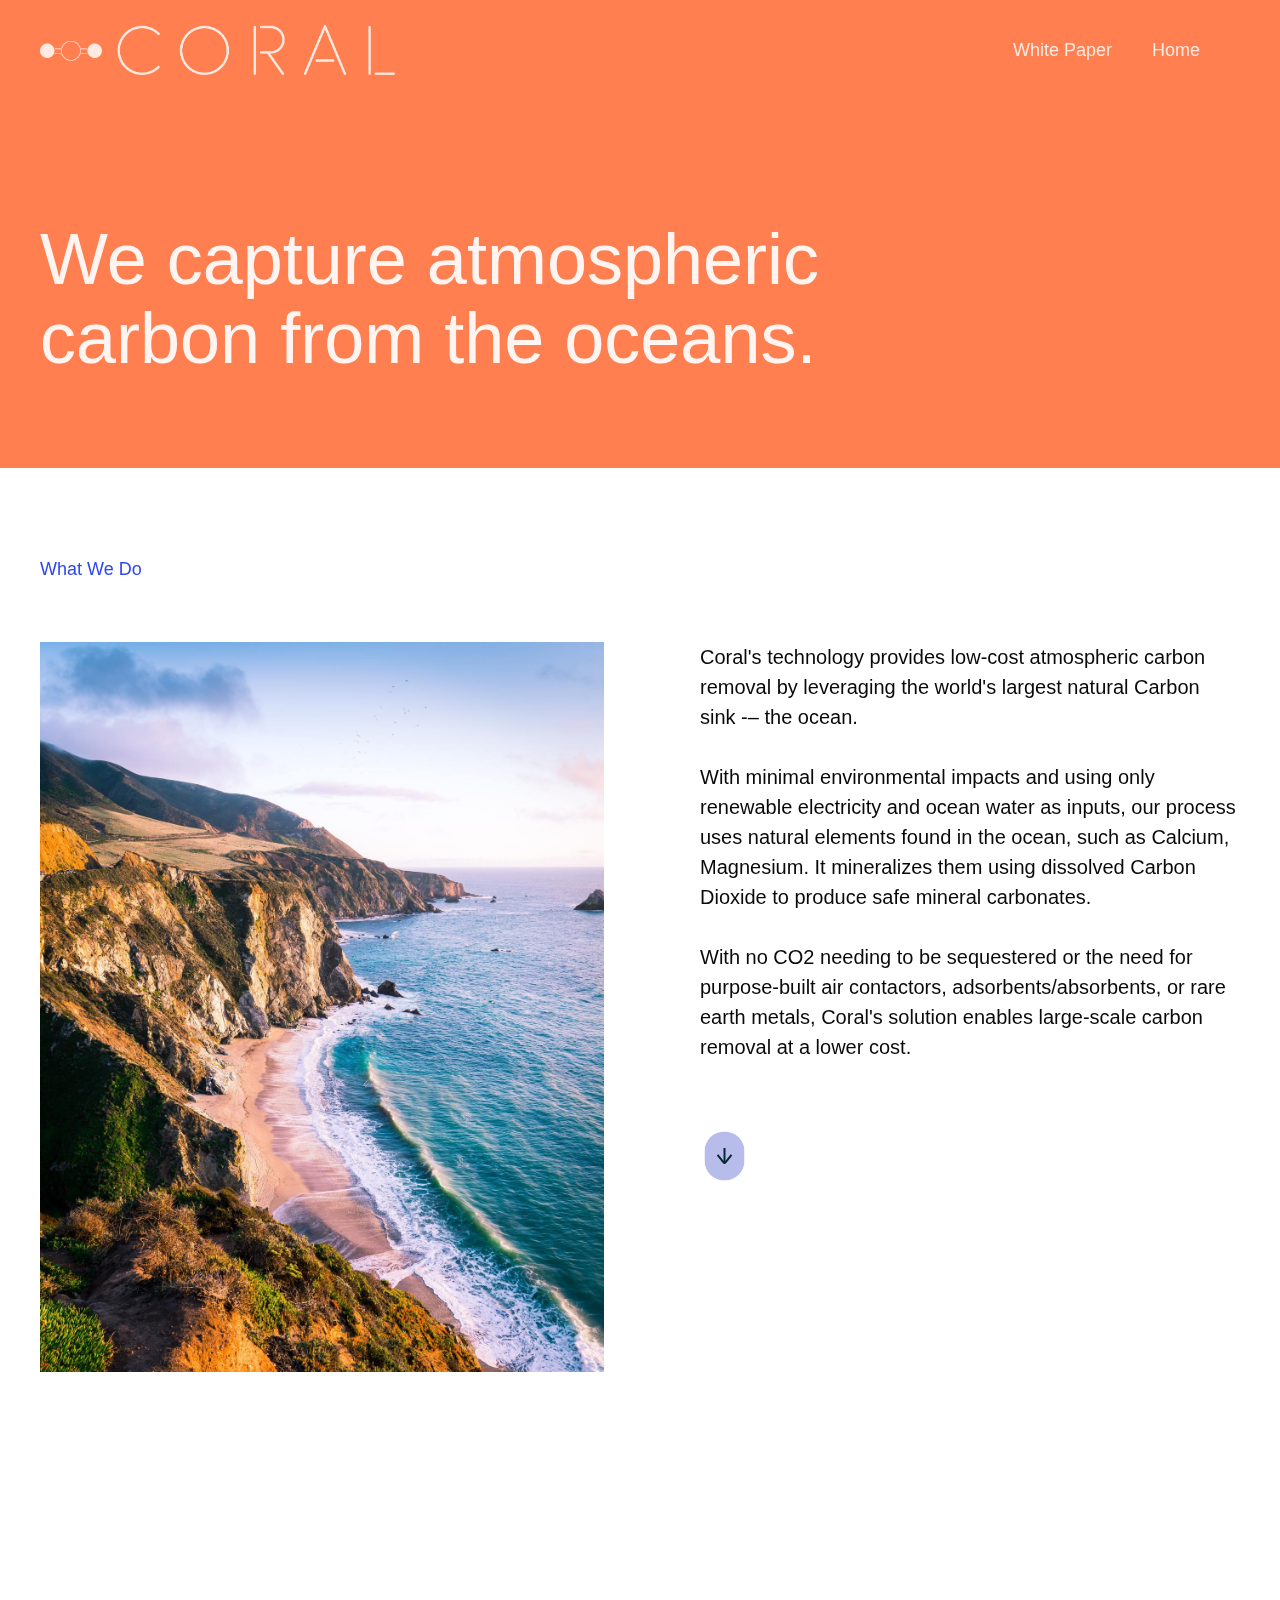
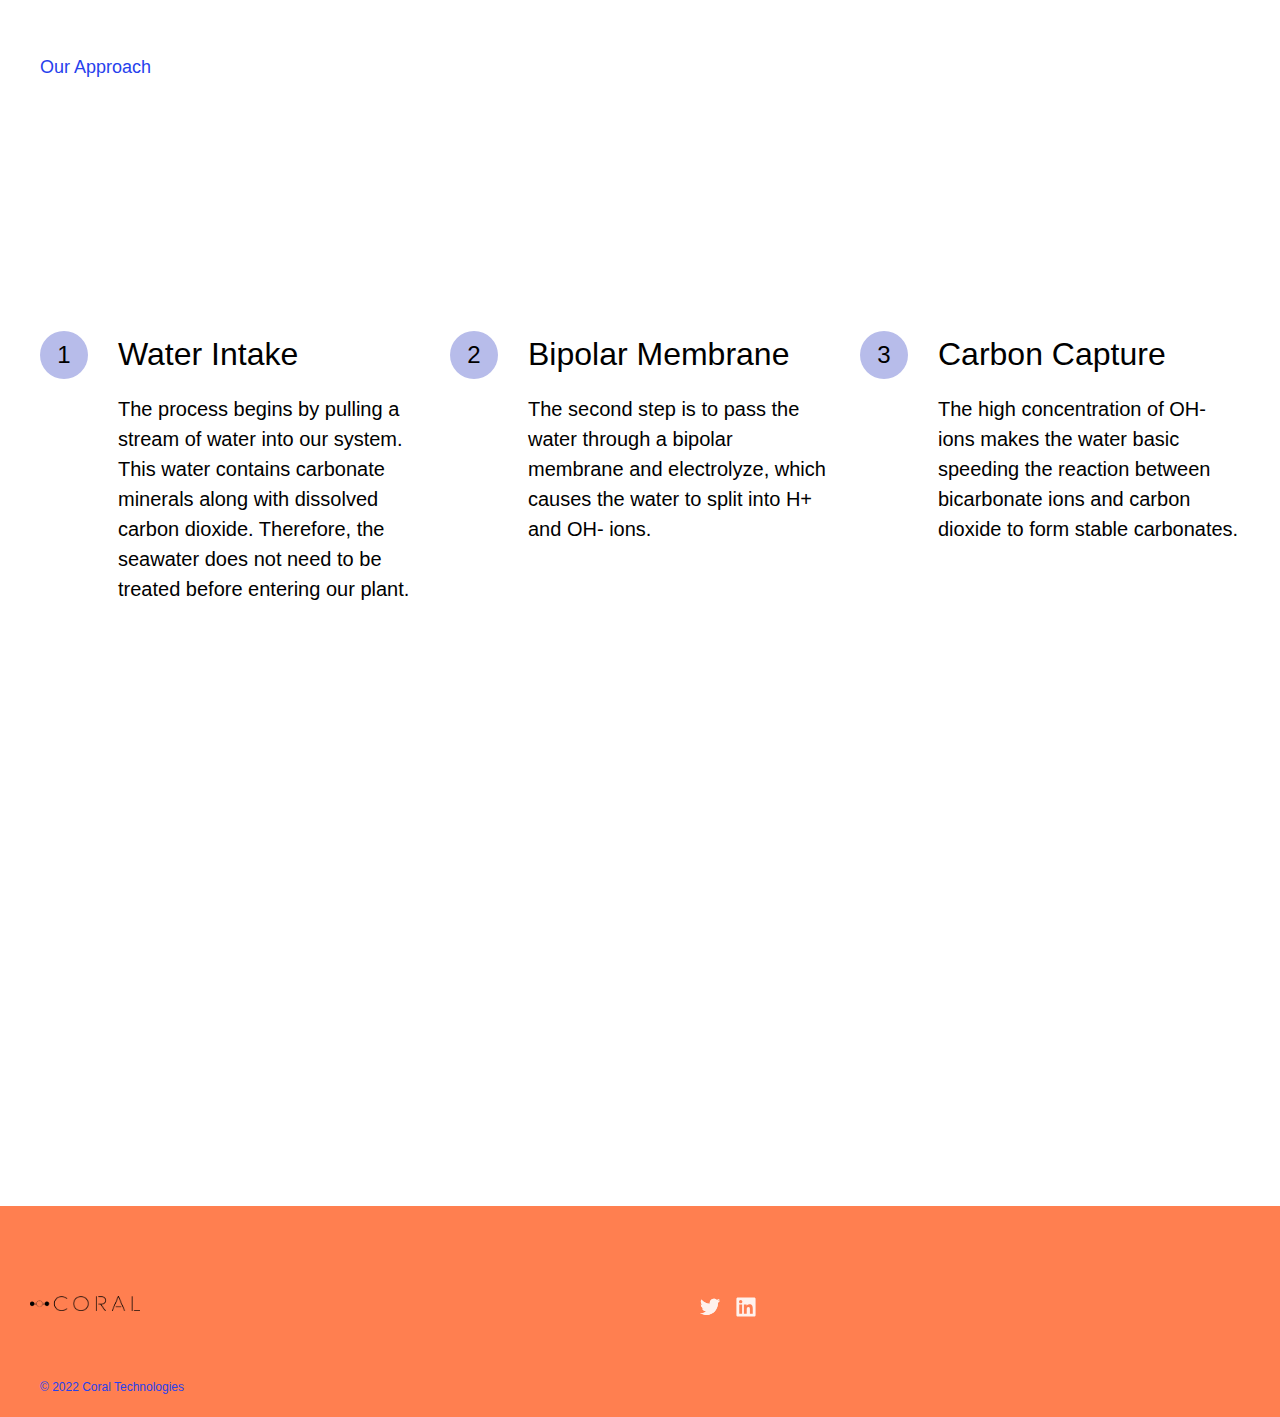
==== method.html @ 6e08435b "adding new method files" ====
<!DOCTYPE html>
<html
  data-wf-domain="www.coralcarbon.com"
  data-wf-page="60add11dee939b807aad6ab5"
  data-wf-site="6041330ff151737fb03fc474"
  class="w-mod-js w-mod-ix wf-manrope-n3-active wf-manrope-n4-active wf-active"
>
  <head>
    <meta http-equiv="Content-Type" content="text/html; charset=UTF-8" />
    <style>
      .wf-force-outline-none[tabindex="-1"]:focus {
        outline: none;
      }
    </style>
    <title>About Us</title>
    <meta
      content="We are building the world&#39;s most cost-effective Direct Air Capture system to build a resilient, equitable, and prosperous world for everyone."
      name="description"
    />
    <meta content="About Us" property="og:title" />
    <meta
      content="We are building the world&#39;s most cost-effective Direct Air Capture system to build a resilient, equitable, and prosperous world for everyone."
      property="og:description"
    />
    <meta content="About Us" property="twitter:title" />
    <meta
      content="We are building the world&#39;s most cost-effective Direct Air Capture system to build a resilient, equitable, and prosperous world for everyone."
      property="twitter:description"
    />
    <meta property="og:type" content="website" />
    <meta content="summary_large_image" name="twitter:card" />
    <meta content="width=device-width, initial-scale=1" name="viewport" />
    <link href="./Coral_files/Coral.css" rel="stylesheet" type="text/css" />
    <script src="./Coral_files/webfont.js" type="text/javascript"></script>
    <link rel="stylesheet" href="./Coral_files/css" media="all" />
    <script type="text/javascript">
      WebFont.load({ google: { families: ["Manrope:300,regular"] } });
    </script>
    <!--[if lt IE 9
      ]><script
        src="https://cdnjs.cloudflare.com/ajax/libs/html5shiv/3.7.3/html5shiv.min.js"
        type="text/javascript"
      ></script
    ><![endif]-->
    <script type="text/javascript">
      !(function (o, c) {
        var n = c.documentElement,
          t = " w-mod-";
        (n.className += t + "js"),
          ("ontouchstart" in o ||
            (o.DocumentTouch && c instanceof DocumentTouch)) &&
            (n.className += t + "touch");
      })(window, document);
    </script>
    <link
      href="https://uploads-ssl.webflow.com/632a70cb13f59c65476fc96a/632cdf39ee76270bcf64d041_favicon.png"
      rel="shortcut icon"
      type="image/x-icon"
    />
    <link
      href="https://uploads-ssl.webflow.com/632a70cb13f59c65476fc96a/632cdf39ee76270bcf64d041_favicon.png"
      rel="apple-touch-icon"
    />
    <style>
      @media all and (max-width: 1230px) and (min-width: 992px) {
        .div-80 {
          width: 100%;
        }
        .imghalf {
          min-height: 670px;
        }
        .container-wide {
          padding: 60px 40px 60px;
        }
        .heading-1 {
          font-size: 100px;
        }
        h3 {
          font-size: 30px;
        }
      }
    </style>
  </head>
  <body
    class="body"
    data-new-gr-c-s-check-loaded="14.1087.0"
    data-gr-ext-installed=""
  >
    <div class="section-15 wf-section">
      <div
        data-collapse="medium"
        data-animation="over-right"
        data-duration="400"
        data-doc-height="1"
        data-easing="ease"
        data-easing2="ease"
        role="banner"
        class="nav w-nav"
        style="opacity: 1"
      >
        <a
          href="www.coralcarbon.com"
          aria-current="page"
          class="brand w-nav-brand w--current"
          aria-label="home"
          ><img
            src="./Coral_files/logo1.png"
            loading="lazy"
            height="50"
            class="logo"
        /></a>
        <div
          data-w-id="c01d3f82-5ce8-5daf-3751-b309b947618e"
          class="menu-button-2 w-nav-button"
          style="-webkit-user-select: text"
          aria-label="menu"
          role="button"
          tabindex="0"
          aria-controls="w-nav-overlay-0"
          aria-haspopup="menu"
          aria-expanded="false"
        >
          <img
            src="./Coral_files/hamburger-close.svg"
            loading="lazy"
            style="display: none"
            alt="Icon for closing the mobile sidebar nav"
            class="ic-close"
          /><img
            src="./Coral_files/hamburger.svg"
            loading="lazy"
            alt="Hamburger icon for sidebar menu."
            class="ic-hamburger"
          />
        </div>
        <nav role="navigation" class="nav-menu w-nav-menu">
          <a
            href="https://coralcarbon.notion.site/A-scalable-direct-ocean-capture-method-based-on-accelerated-alkaline-weathering-of-Calcium-and-Magne-3bfd05aa5f3a46a7af20bfc630a9052a"
            class="nav-link w-nav-link"
            >White Paper</a
          ><a
            href="./index.html"
            aria-current="page"
            class="nav-link w-nav-link"
            >Home</a
          >
        </nav>
        <div class="w-nav-overlay" data-wf-ignore="" id="w-nav-overlay-0"></div>
      </div>
      <div class="container-wide low w-container">
        <div class="div-80">
          <h1 class="heading-1 light small last" style="opacity: 1">
            We capture atmospheric carbon from the oceans.
          </h1>
        </div>
      </div>
    </div>
    <div class="section-6 wf-section">
      <div class="container-wide w-container">
        <h4
          data-w-id="da579b6e-30fb-94ae-8242-0f3dc26b5735"
          style="opacity: 1"
          class="section-title"
        >
          What We Do
        </h4>
        <div class="div-block-3 w-clearfix">
          <img
            src="./Coral_files/bigsur-uns.jpg"
            loading="lazy"
            class="image-10"
          />
          <h2
            data-w-id="1111d3be-0c38-3b6e-7330-c7274997bbee"
            style="opacity: 0"
            class="heading-2 hidden"
          >
            Everyone deserves a fair opportunity to thrive.
          </h2>
          <div
            data-w-id="8d76e456-21bc-e094-524b-8d20b2726545"
            style="opacity: 1"
            class="div-block-6"
          >
            <p class="paragraph-2 small">Monterey, CA<br /></p>
            
          </div>
        </div>
        <div class="div-50 right long w-clearfix">
          <p
            data-w-id="cf4ba819-7e2e-6cc8-1bb6-d2fb99db3379"
            style="opacity: 1"
            class="paragraph-2"
          >
            Coral's technology provides low-cost atmospheric carbon removal by
            leveraging the world's largest natural Carbon sink -– the ocean. <br> <br>
            With minimal environmental impacts and using only renewable
            electricity and ocean water as inputs, our process uses natural
            elements found in the ocean, such as Calcium, Magnesium. It
            mineralizes them using dissolved Carbon Dioxide to produce safe
            mineral carbonates.<br> <br> With no CO2 needing to be sequestered or the
            need for purpose-built air contactors, adsorbents/absorbents, or
            rare earth metals, Coral's solution enables large-scale carbon
            removal at a lower cost.
          </p>
          <div class="div-50">
            <a
              href="#our-approach"
              data-w-id="d8cb6417-d0ee-8a0f-9e47-551eec06e5f4"
              style="opacity: 1; "
              class="text-cta w-inline-block"
              loading="lazy"
              >
              <img
                src="./Coral_files/arrow-sm-dark.svg"
                loading="lazy"
                style="background-color: #b7bcea"
                alt="Arrow right"
                class="arrow-cta down"
            /></a>
          </div>
        </div>
      </div>
    </div>
    <div id= "our-approach" class="section-7 wf-section">
      <div class="container-wide w-container">
        <h4 class="section-title">Our Approach</h4>
        <div class="div-70 w-clearfix">
          <h2
            data-w-id="31922270-0d13-503b-8d6c-1acc00f30f15"
            style="opacity: 1"
            class="heading-2"
          >
            How it works.
          </h2>
        </div>
        <div class="block-list">
          <div
            style="opacity: 1"
            class="div-block-9"
          >
            <div class="circle-highlight w-clearfix">
              <h3 class="heading-3 small center">1</h3>
            </div>
            <div class="blocklist-fix">
              <h3 class="heading-3">Water Intake</h3>
              <p class="paragraph-2">
                The process begins by pulling a stream of water into our system.
                This water contains carbonate minerals along with dissolved
                carbon dioxide. Therefore, the seawater does not need to be
                treated before entering our plant.
              </p>
            </div>
          </div>

          <div
            style="opacity: 1"
            class="div-block-10"
          >
            <div class="circle-highlight w-clearfix">
              <h3 class="heading-3 small center">2</h3>
            </div>
            <div class="blocklist-fix">
              <h3 class="heading-3">Bipolar Membrane</h3>
              <p class="paragraph-2">
                The second step is to pass the water through a bipolar membrane and electrolyze,
                which causes the water to split into H+ and OH- ions.
              </p>
            </div>
          </div>
          <div
            style="opacity: 1"
            class="div-block-11 last"
          >
            <div class="circle-highlight w-clearfix">
              <h3 class="heading-3 small center">3</h3>
            </div>
            <div class="blocklist-fix">
              <h3 class="heading-3">Carbon Capture</h3>
              <p class="paragraph-2">
                The high concentration of OH- ions makes the water basic
                speeding the reaction between bicarbonate ions and carbon
                dioxide to form stable carbonates.
              </p>
            </div>
          </div>
          <div
            id="w-node-_329b35fd-0e95-8558-d926-405397273eb1-7aad6ab5"
            data-w-id="329b35fd-0e95-8558-d926-405397273eb1"
            style="opacity: 1"
            class="div-block-9"
          >
            <div class="circle-highlight w-clearfix">
              <h3 class="heading-3 small center">4</h3>
            </div>
            <div class="blocklist-fix">
              <h3 class="heading-3">Remaining water</h3>
              <p class="paragraph-2">
                The resulting stream is devoid of CO2 and is basic (pH > 8). The basic
                water can be used in desalination plants as an input or
                neutralized with an alkaline acid and released back into the
                ocean to capture more atmospheric carbon.
              </p>
            </div>
          </div>
          <div
            id="w-node-_329b35fd-0e95-8558-d926-405397273eb1-7aad6ab5"
            data-w-id="329b35fd-0e95-8558-d926-405397273eb1"
            style="opacity: 1"
            class="div-block-9"
          >
            <div class="circle-highlight w-clearfix">
              <h3 class="heading-3 small center">5</h3>
            </div>
            <div class="blocklist-fix">
              <h3 class="heading-3">Hydrogen</h3>
              <p class="paragraph-2">
                We capture valuable hydrogen fuel as a secondary byproduct. The
                hydrogen can be used as electricity to run the plant or be sold
                to fuel cell companies to boost the clean fuel economy.
              </p>
            </div>
          </div>
          <div
            id="w-node-_329b35fd-0e95-8558-d926-405397273eb1-7aad6ab5"
            data-w-id="329b35fd-0e95-8558-d926-405397273eb1"
            style="opacity: 1"
            class="div-block-9"
          >
            <div class="circle-highlight w-clearfix">
              <h3 class="heading-3 small center">6</h3>
            </div>
            <div class="blocklist-fix">
              <h3 class="heading-3">Repeat.</h3>
              <p class="paragraph-2">
                Coral's solution enables Gigaton scale Carbon removal at a low
                cost and is scalable to any location with ocean access.
              </p>
            </div>
          </div>
        </div>
      </div>
    </div>
    
    <div class="footer wf-section">
      <div class="container-wide footer w-container">
        <div
          class="div-50 "
        >
          <img
            src="./Coral_files/logo.png"
            width="163"
            alt="Coral logotype"
            class="image-4"
          />
        </div>
        <div
          data-w-id="401fae9b-e6fc-01dc-f05f-22fd1c64a954"
          
          class="div-50 right footer"
        >
          <a
            href="https://twitter.com/gautamtata"
            target="_blank"
            class="w-inline-block"
            ><img
              src="./Coral_files/twitterSocial.svg"

              alt="Twitter icon"
              class="footer social-ic" /></a
          ><a
            href="https://www.linkedin.com/in/gautam-tata-b91b20118/"
            target="_blank"
            class="w-inline-block"
            ><img
              src="./Coral_files/LinkedIn.svg"

              alt="LinkedIn icon"
              class="footer social-ic"
          /></a>
        </div>


        <div class="div-full-width footer w-clearfix">
          <div
            data-w-id="401fae9b-e6fc-01dc-f05f-22fd1c64a977"
            
            class="footercaption"
          >
          © 2022 Coral Technologies
          </div>
      
      </div>
    </div>
    <script
      src="./Coral_files/jquery-3.5.1.min.dc5e7f18c8.js"
      type="text/javascript"
      integrity="sha256-9/aliU8dGd2tb6OSsuzixeV4y/faTqgFtohetphbbj0="
      crossorigin="anonymous"
    ></script>
    <script
      src="./Coral_files/webflow.95af75142.js"
      type="text/javascript"
    ></script>
    <!--[if lte IE 9
      ]><script src="//cdnjs.cloudflare.com/ajax/libs/placeholders/3.0.2/placeholders.min.js"></script
    ><![endif]-->
  </body>
  <grammarly-desktop-integration
    data-grammarly-shadow-root="true"
  ></grammarly-desktop-integration>
</html>
---- Coral_files/Coral.css ----
@keyframes App-logo-spin {
  from {
    transform: rotate(0deg);
  }

  to {
    transform: rotate(360deg);
  }
}

@media all and (max-width: 1230px) and (min-width: 992px) {
  .div-80 {
    width: 100%;
  }

  .imghalf {
    min-height: 670px;
  }

  .container-wide {
    padding: 60px 40px 60px;
  }

  .heading-1 {
    font-size: 100px;
  }

  h3 {
    font-size: 30px;
  }
}

/* Generated on: Tue Aug 09 2022 15:09:41 GMT+0000 (Coordinated Universal Time) */
/* ==========================================================================
   normalize.css v3.0.3 | MIT License | github.com/necolas/normalize.css 
   ========================================================================== */
/*! normalize.css v3.0.3 | MIT License | github.com/necolas/normalize.css */
html {
  -ms-text-size-adjust: 100%;
  -webkit-text-size-adjust: 100%;
}

body {
  margin: 0;
  font-family: Open Sans, sans-serif !important;
}

article,
aside,
details,
figcaption,
figure,
footer,
header,
hgroup,
main,
menu,
nav,
section,
summary {
  display: block
}

audio,
canvas,
progress,
video {
  display: inline-block;
  vertical-align: baseline
}

audio:not([controls]) {
  display: none;
  height: 0
}

[hidden],
template {
  display: none
}

a,li {
  background-color: transparent
}

a,li:active,
a,li:hover {
  outline: 0
}

abbr[title] {
  border-bottom: 1px dotted
}

b,
strong {
  font-weight: bold
}

dfn {
  font-style: italic
}

h1 {
  font-size: 2em;
  margin: .67em 0
}

mark {
  background: #ff0;
  color: #000
}

small {
  font-size: 80%
}

sub,
sup {
  font-size: 75%;
  line-height: 0;
  position: relative;
  vertical-align: baseline
}

sup {
  top: -0.5em
}

sub {
  bottom: -0.25em
}

img {
  border: 0
}

svg:not(:root) {
  overflow: hidden
}

figure {
  margin: 1em 40px
}

hr {
  box-sizing: content-box;
  height: 0
}

pre {
  overflow: auto
}

code,
kbd,
pre,
samp {
  font-family: monospace, monospace;
  font-size: 1em
}

button,
input,
optgroup,
select,
textarea {
  color: inherit;
  font: inherit;
  margin: 0
}

button {
  overflow: visible
}

button,
select {
  text-transform: none
}

button,
html input[type="button"],
input[type="reset"] {
  -webkit-appearance: button;
  cursor: pointer
}

button[disabled],
html input[disabled] {
  cursor: default
}

button::-moz-focus-inner,
input::-moz-focus-inner {
  border: 0;
  padding: 0
}

input {
  line-height: normal
}

input[type='checkbox'],
input[type='radio'] {
  box-sizing: border-box;
  padding: 0
}

input[type='number']::-webkit-inner-spin-button,
input[type='number']::-webkit-outer-spin-button {
  height: auto
}

input[type='search'] {
  -webkit-appearance: none
}

input[type='search']::-webkit-search-cancel-button,
input[type='search']::-webkit-search-decoration {
  -webkit-appearance: none
}

fieldset {
  border: 1px solid #c0c0c0;
  margin: 0 2px;
  padding: .35em .625em .75em
}

legend {
  border: 0;
  padding: 0
}

textarea {
  overflow: auto
}

optgroup {
  font-weight: bold
}

table {
  border-collapse: collapse;
  border-spacing: 0
}

td,
th {
  padding: 0
}

/* ==========================================================================
   Start of base Webflow CSS - If you're looking for some ultra-clean CSS, skip the boilerplate and see the unminified code below.
   ========================================================================== */
@font-face {
  font-family: 'webflow-icons';
  src: url("[data-uri]") format('truetype');
  font-weight: normal;
  font-style: normal
}

[class^="w-icon-"],
[class*=" w-icon-"] {
  font-family: 'webflow-icons' !important;
  speak: none;
  font-style: normal;
  font-weight: normal;
  font-variant: normal;
  text-transform: none;
  line-height: 1;
  -webkit-font-smoothing: antialiased;
  -moz-osx-font-smoothing: grayscale
}

.w-icon-slider-right:before {
  content: "\e600"
}

.w-icon-slider-left:before {
  content: "\e601"
}

.w-icon-nav-menu:before {
  content: "\e602"
}

.w-icon-arrow-down:before,
.w-icon-dropdown-toggle:before {
  content: "\e603"
}

.w-icon-file-upload-remove:before {
  content: "\e900"
}

.w-icon-file-upload-icon:before {
  content: "\e903"
}

* {
  -webkit-box-sizing: border-box;
  -moz-box-sizing: border-box;
  box-sizing: border-box
}

html {
  height: 100%
}

body {
  margin: 0;
  min-height: 100%;
  background-color: #fff;
  font-family: Arial, sans-serif;
  font-size: 14px;
  line-height: 20px;
  color: #333
}

img {
  max-width: 100%;
  vertical-align: middle;
  display: inline-block
}

html.w-mod-touch * {
  background-attachment: scroll !important
}

.w-block {
  display: block
}

.w-inline-block {
  max-width: 100%;
  display: inline-block
}

.w-clearfix:before,
.w-clearfix:after {
  content: " ";
  display: table;
  grid-column-start: 1;
  grid-row-start: 1;
  grid-column-end: 2;
  grid-row-end: 2
}

.w-clearfix:after {
  clear: both
}

.w-hidden {
  display: none
}

.w-button {
  display: inline-block;
  padding: 9px 15px;
  background-color: #3898EC;
  color: white;
  border: 0;
  line-height: inherit;
  text-decoration: none;
  cursor: pointer;
  border-radius: 0
}

input.w-button {
  -webkit-appearance: button
}

html[data-w-dynpage] [data-w-cloak] {
  color: transparent !important
}

.w-webflow-badge,
.w-webflow-badge * {
  position: static;
  left: auto;
  top: auto;
  right: auto;
  bottom: auto;
  z-index: auto;
  display: block;
  visibility: visible;
  overflow: visible;
  overflow-x: visible;
  overflow-y: visible;
  box-sizing: border-box;
  width: auto;
  height: auto;
  max-height: none;
  max-width: none;
  min-height: 0;
  min-width: 0;
  margin: 0;
  padding: 0;
  float: none;
  clear: none;
  border: 0 none transparent;
  border-radius: 0;
  background: none;
  background-image: none;
  background-position: 0% 0%;
  background-size: auto auto;
  background-repeat: repeat;
  background-origin: padding-box;
  background-clip: border-box;
  background-attachment: scroll;
  background-color: transparent;
  box-shadow: none;
  opacity: 1;
  transform: none;
  transition: none;
  direction: ltr;
  font-family: inherit;
  font-weight: inherit;
  color: inherit;
  font-size: inherit;
  line-height: inherit;
  font-style: inherit;
  font-variant: inherit;
  text-align: inherit;
  letter-spacing: inherit;
  text-decoration: inherit;
  text-indent: 0;
  text-transform: inherit;
  list-style-type: disc;
  text-shadow: none;
  font-smoothing: auto;
  vertical-align: baseline;
  cursor: inherit;
  white-space: inherit;
  word-break: normal;
  word-spacing: normal;
  word-wrap: normal
}

.w-webflow-badge {
  position: fixed !important;
  display: inline-block !important;
  visibility: visible !important;
  z-index: 2147483647 !important;
  top: auto !important;
  right: 12px !important;
  bottom: 12px !important;
  left: auto !important;
  color: #AAADB0 !important;
  background-color: #fff !important;
  border-radius: 3px !important;
  padding: 6px 8px 6px 6px !important;
  font-size: 12px !important;
  opacity: 1 !important;
  line-height: 14px !important;
  text-decoration: none !important;
  transform: none !important;
  margin: 0 !important;
  width: auto !important;
  height: auto !important;
  overflow: visible !important;
  white-space: nowrap;
  box-shadow: 0 0 0 1px rgba(0, 0, 0, 0.1), 0 1px 3px rgba(0, 0, 0, 0.1);
  cursor: pointer
}

.w-webflow-badge>img {
  display: inline-block !important;
  visibility: visible !important;
  opacity: 1 !important;
  vertical-align: middle !important
}

h1,
h2,
h3,
h4,
h5,
h6 {
  font-weight: bold;
  margin-bottom: 10px
}

h1 {
  font-size: 38px;
  line-height: 44px;
  margin-top: 20px
}

h2 {
  font-size: 32px;
  line-height: 36px;
  margin-top: 20px
}

h3 {
  font-size: 24px;
  line-height: 30px;
  margin-top: 20px
}

h4 {
  font-size: 18px;
  line-height: 24px;
  margin-top: 10px
}

h5 {
  font-size: 14px;
  line-height: 20px;
  margin-top: 10px
}

h6 {
  font-size: 12px;
  line-height: 18px;
  margin-top: 10px
}

p {
  margin-top: 0;
  margin-bottom: 10px
}

blockquote {
  margin: 0 0 10px 0;
  padding: 10px 20px;
  border-left: 5px solid #E2E2E2;
  font-size: 18px;
  line-height: 22px
}

figure {
  margin: 0;
  margin-bottom: 10px
}

figcaption {
  margin-top: 5px;
  text-align: center
}

ul,
ol {
  margin-top: 0px;
  margin-bottom: 10px;
  padding-left: 40px
}

.w-list-unstyled {
  padding-left: 0;
  list-style: none
}

.w-embed:before,
.w-embed:after {
  content: " ";
  display: table;
  grid-column-start: 1;
  grid-row-start: 1;
  grid-column-end: 2;
  grid-row-end: 2
}

.w-embed:after {
  clear: both
}

.w-video {
  width: 100%;
  position: relative;
  padding: 0
}

.w-video iframe,
.w-video object,
.w-video embed {
  position: absolute;
  top: 0;
  left: 0;
  width: 100%;
  height: 100%;
  border: none
}

fieldset {
  padding: 0;
  margin: 0;
  border: 0
}

button,
[type='button'],
[type='reset'] {
  border: 0;
  cursor: pointer;
  -webkit-appearance: button
}

.w-form {
  margin: 0 0 15px
}

.w-form-done {
  display: none;
  padding: 20px;
  text-align: center;
  background-color: #dddddd
}

.w-form-fail {
  display: none;
  margin-top: 10px;
  padding: 10px;
  background-color: #ffdede
}

label {
  display: block;
  margin-bottom: 5px;
  font-weight: bold
}

.w-input,
.w-select {
  display: block;
  width: 100%;
  height: 38px;
  padding: 8px 12px;
  margin-bottom: 10px;
  font-size: 14px;
  line-height: 1.42857143;
  color: #333333;
  vertical-align: middle;
  background-color: #ffffff;
  border: 1px solid #cccccc
}

.w-input:-moz-placeholder,
.w-select:-moz-placeholder {
  color: #999
}

.w-input::-moz-placeholder,
.w-select::-moz-placeholder {
  color: #999;
  opacity: 1
}

.w-input:-ms-input-placeholder,
.w-select:-ms-input-placeholder {
  color: #999
}

.w-input::-webkit-input-placeholder,
.w-select::-webkit-input-placeholder {
  color: #999
}

.w-input:focus,
.w-select:focus {
  border-color: #3898EC;
  outline: 0
}

.w-input[disabled],
.w-select[disabled],
.w-input[readonly],
.w-select[readonly],
fieldset[disabled] .w-input,
fieldset[disabled] .w-select {
  cursor: not-allowed
}

.w-input[disabled]:not(.w-input-disabled),
.w-select[disabled]:not(.w-input-disabled),
.w-input[readonly],
.w-select[readonly],
fieldset[disabled]:not(.w-input-disabled) .w-input,
fieldset[disabled]:not(.w-input-disabled) .w-select {
  background-color: #eeeeee
}

textarea.w-input,
textarea.w-select {
  height: auto
}

.w-select {
  background-color: #f3f3f3
}

.w-select[multiple] {
  height: auto
}

.w-form-label {
  display: inline-block;
  cursor: pointer;
  font-weight: normal;
  margin-bottom: 0px
}

.w-radio {
  display: block;
  margin-bottom: 5px;
  padding-left: 20px
}

.w-radio:before,
.w-radio:after {
  content: " ";
  display: table;
  grid-column-start: 1;
  grid-row-start: 1;
  grid-column-end: 2;
  grid-row-end: 2
}

.w-radio:after {
  clear: both
}

.w-radio-input {
  margin: 4px 0 0;
  margin-top: 1px \9;
  line-height: normal;
  float: left;
  margin-left: -20px
}

.w-radio-input {
  margin-top: 3px
}

.w-file-upload {
  display: block;
  margin-bottom: 10px
}

.w-file-upload-input {
  width: .1px;
  height: .1px;
  opacity: 0;
  overflow: hidden;
  position: absolute;
  z-index: -100
}

.w-file-upload-default,
.w-file-upload-uploading,
.w-file-upload-success {
  display: inline-block;
  color: #333333
}

.w-file-upload-error {
  display: block;
  margin-top: 10px
}

.w-file-upload-default.w-hidden,
.w-file-upload-uploading.w-hidden,
.w-file-upload-error.w-hidden,
.w-file-upload-success.w-hidden {
  display: none
}

.w-file-upload-uploading-btn {
  display: flex;
  font-size: 14px;
  font-weight: normal;
  cursor: pointer;
  margin: 0;
  padding: 8px 12px;
  border: 1px solid #cccccc;
  background-color: #fafafa
}

.w-file-upload-file {
  display: flex;
  flex-grow: 1;
  justify-content: space-between;
  margin: 0;
  padding: 8px 9px 8px 11px;
  border: 1px solid #cccccc;
  background-color: #fafafa
}

.w-file-upload-file-name {
  font-size: 14px;
  font-weight: normal;
  display: block
}

.w-file-remove-link {
  margin-top: 3px;
  margin-left: 10px;
  width: auto;
  height: auto;
  padding: 3px;
  display: block;
  cursor: pointer
}

.w-icon-file-upload-remove {
  margin: auto;
  font-size: 10px
}

.w-file-upload-error-msg {
  display: inline-block;
  color: #ea384c;
  padding: 2px 0
}

.w-file-upload-info {
  display: inline-block;
  line-height: 38px;
  padding: 0 12px
}

.w-file-upload-label {
  display: inline-block;
  font-size: 14px;
  font-weight: normal;
  cursor: pointer;
  margin: 0;
  padding: 8px 12px;
  border: 1px solid #cccccc;
  background-color: #fafafa
}

.w-icon-file-upload-icon,
.w-icon-file-upload-uploading {
  display: inline-block;
  margin-right: 8px;
  width: 20px
}

.w-icon-file-upload-uploading {
  height: 20px
}

.w-container {
  margin-left: auto;
  margin-right: auto;
  max-width: 940px
}

.w-container:before,
.w-container:after {
  content: " ";
  display: table;
  grid-column-start: 1;
  grid-row-start: 1;
  grid-column-end: 2;
  grid-row-end: 2
}

.w-container:after {
  clear: both
}

.w-container .w-row {
  margin-left: -10px;
  margin-right: -10px
}

.w-row:before,
.w-row:after {
  content: " ";
  display: table;
  grid-column-start: 1;
  grid-row-start: 1;
  grid-column-end: 2;
  grid-row-end: 2
}

.w-row:after {
  clear: both
}

.w-row .w-row {
  margin-left: 0;
  margin-right: 0
}

.w-col {
  position: relative;
  float: left;
  width: 100%;
  min-height: 1px;
  padding-left: 10px;
  padding-right: 10px
}

.w-col .w-col {
  padding-left: 0;
  padding-right: 0
}

.w-col-1 {
  width: 8.33333333%
}

.w-col-2 {
  width: 16.66666667%
}

.w-col-3 {
  width: 25%
}

.w-col-4 {
  width: 33.33333333%
}

.w-col-5 {
  width: 41.66666667%
}

.w-col-6 {
  width: 50%
}

.w-col-7 {
  width: 58.33333333%
}

.w-col-8 {
  width: 66.66666667%
}

.w-col-9 {
  width: 75%
}

.w-col-10 {
  width: 83.33333333%
}

.w-col-11 {
  width: 91.66666667%
}

.w-col-12 {
  width: 100%
}

.w-hidden-main {
  display: none !important
}

@media screen and (max-width:991px) {
  .w-container {
    max-width: 728px
  }

  .w-hidden-main {
    display: inherit !important
  }

  .w-hidden-medium {
    display: none !important
  }

  .w-col-medium-1 {
    width: 8.33333333%
  }

  .w-col-medium-2 {
    width: 16.66666667%
  }

  .w-col-medium-3 {
    width: 25%
  }

  .w-col-medium-4 {
    width: 33.33333333%
  }

  .w-col-medium-5 {
    width: 41.66666667%
  }

  .w-col-medium-6 {
    width: 50%
  }

  .w-col-medium-7 {
    width: 58.33333333%
  }

  .w-col-medium-8 {
    width: 66.66666667%
  }

  .w-col-medium-9 {
    width: 75%
  }

  .w-col-medium-10 {
    width: 83.33333333%
  }

  .w-col-medium-11 {
    width: 91.66666667%
  }

  .w-col-medium-12 {
    width: 100%
  }

  .w-col-stack {
    width: 100%;
    left: auto;
    right: auto
  }
}

@media screen and (max-width:767px) {
  .w-hidden-main {
    display: inherit !important
  }

  .w-hidden-medium {
    display: inherit !important
  }

  .w-hidden-small {
    display: none !important
  }

  .w-row,
  .w-container .w-row {
    margin-left: 0;
    margin-right: 0
  }

  .w-col {
    width: 100%;
    left: auto;
    right: auto
  }

  .w-col-small-1 {
    width: 8.33333333%
  }

  .w-col-small-2 {
    width: 16.66666667%
  }

  .w-col-small-3 {
    width: 25%
  }

  .w-col-small-4 {
    width: 33.33333333%
  }

  .w-col-small-5 {
    width: 41.66666667%
  }

  .w-col-small-6 {
    width: 50%
  }

  .w-col-small-7 {
    width: 58.33333333%
  }

  .w-col-small-8 {
    width: 66.66666667%
  }

  .w-col-small-9 {
    width: 75%
  }

  .w-col-small-10 {
    width: 83.33333333%
  }

  .w-col-small-11 {
    width: 91.66666667%
  }

  .w-col-small-12 {
    width: 100%
  }
}

@media screen and (max-width:479px) {
  .w-container {
    max-width: none
  }

  .w-hidden-main {
    display: inherit !important
  }

  .w-hidden-medium {
    display: inherit !important
  }

  .w-hidden-small {
    display: inherit !important
  }

  .w-hidden-tiny {
    display: none !important
  }

  .w-col {
    width: 100%
  }

  .w-col-tiny-1 {
    width: 8.33333333%
  }

  .w-col-tiny-2 {
    width: 16.66666667%
  }

  .w-col-tiny-3 {
    width: 25%
  }

  .w-col-tiny-4 {
    width: 33.33333333%
  }

  .w-col-tiny-5 {
    width: 41.66666667%
  }

  .w-col-tiny-6 {
    width: 50%
  }

  .w-col-tiny-7 {
    width: 58.33333333%
  }

  .w-col-tiny-8 {
    width: 66.66666667%
  }

  .w-col-tiny-9 {
    width: 75%
  }

  .w-col-tiny-10 {
    width: 83.33333333%
  }

  .w-col-tiny-11 {
    width: 91.66666667%
  }

  .w-col-tiny-12 {
    width: 100%
  }
}

.w-widget {
  position: relative
}

.w-widget-map {
  width: 100%;
  height: 400px
}

.w-widget-map label {
  width: auto;
  display: inline
}

.w-widget-map img {
  max-width: inherit
}

.w-widget-map .gm-style-iw {
  text-align: center
}

.w-widget-map .gm-style-iw>button {
  display: none !important
}

.w-widget-twitter {
  overflow: hidden
}

.w-widget-twitter-count-shim {
  display: inline-block;
  vertical-align: top;
  position: relative;
  width: 28px;
  height: 20px;
  text-align: center;
  background: white;
  border: #758696 solid 1px;
  border-radius: 3px
}

.w-widget-twitter-count-shim * {
  pointer-events: none;
  -webkit-user-select: none;
  -moz-user-select: none;
  -ms-user-select: none;
  user-select: none
}

.w-widget-twitter-count-shim .w-widget-twitter-count-inner {
  position: relative;
  font-size: 15px;
  line-height: 12px;
  text-align: center;
  color: #999;
  font-family: serif
}

.w-widget-twitter-count-shim .w-widget-twitter-count-clear {
  position: relative;
  display: block
}

.w-widget-twitter-count-shim.w--large {
  width: 36px;
  height: 28px
}

.w-widget-twitter-count-shim.w--large .w-widget-twitter-count-inner {
  font-size: 18px;
  line-height: 18px
}

.w-widget-twitter-count-shim:not(.w--vertical) {
  margin-left: 5px;
  margin-right: 8px
}

.w-widget-twitter-count-shim:not(.w--vertical).w--large {
  margin-left: 6px
}

.w-widget-twitter-count-shim:not(.w--vertical):before,
.w-widget-twitter-count-shim:not(.w--vertical):after {
  top: 50%;
  left: 0;
  border: solid transparent;
  content: ' ';
  height: 0;
  width: 0;
  position: absolute;
  pointer-events: none
}

.w-widget-twitter-count-shim:not(.w--vertical):before {
  border-color: rgba(117, 134, 150, 0);
  border-right-color: #5d6c7b;
  border-width: 4px;
  margin-left: -9px;
  margin-top: -4px
}

.w-widget-twitter-count-shim:not(.w--vertical).w--large:before {
  border-width: 5px;
  margin-left: -10px;
  margin-top: -5px
}

.w-widget-twitter-count-shim:not(.w--vertical):after {
  border-color: rgba(255, 255, 255, 0);
  border-right-color: white;
  border-width: 4px;
  margin-left: -8px;
  margin-top: -4px
}

.w-widget-twitter-count-shim:not(.w--vertical).w--large:after {
  border-width: 5px;
  margin-left: -9px;
  margin-top: -5px
}

.w-widget-twitter-count-shim.w--vertical {
  width: 61px;
  height: 33px;
  margin-bottom: 8px
}

.w-widget-twitter-count-shim.w--vertical:before,
.w-widget-twitter-count-shim.w--vertical:after {
  top: 100%;
  left: 50%;
  border: solid transparent;
  content: ' ';
  height: 0;
  width: 0;
  position: absolute;
  pointer-events: none
}

.w-widget-twitter-count-shim.w--vertical:before {
  border-color: rgba(117, 134, 150, 0);
  border-top-color: #5d6c7b;
  border-width: 5px;
  margin-left: -5px
}

.w-widget-twitter-count-shim.w--vertical:after {
  border-color: rgba(255, 255, 255, 0);
  border-top-color: white;
  border-width: 4px;
  margin-left: -4px
}

.w-widget-twitter-count-shim.w--vertical .w-widget-twitter-count-inner {
  font-size: 18px;
  line-height: 22px
}

.w-widget-twitter-count-shim.w--vertical.w--large {
  width: 76px
}

.w-background-video {
  position: relative;
  overflow: hidden;
  height: 500px;
  color: white
}

.w-background-video>video {
  background-size: cover;
  background-position: 50% 50%;
  position: absolute;
  margin: auto;
  width: 100%;
  height: 100%;
  right: -100%;
  bottom: -100%;
  top: -100%;
  left: -100%;
  object-fit: cover;
  z-index: -100
}

.w-background-video>video::-webkit-media-controls-start-playback-button {
  display: none !important;
  -webkit-appearance: none
}

.w-background-video--control {
  position: absolute;
  bottom: 1em;
  right: 1em;
  background-color: transparent;
  padding: 0
}

.w-background-video--control>[hidden] {
  display: none !important
}

.w-slider {
  position: relative;
  height: 300px;
  text-align: center;
  background: #dddddd;
  clear: both;
  -webkit-tap-highlight-color: rgba(0, 0, 0, 0);
  tap-highlight-color: rgba(0, 0, 0, 0)
}

.w-slider-mask {
  position: relative;
  display: block;
  overflow: hidden;
  z-index: 1;
  left: 0;
  right: 0;
  height: 100%;
  white-space: nowrap
}

.w-slide {
  position: relative;
  display: inline-block;
  vertical-align: top;
  width: 100%;
  height: 100%;
  white-space: normal;
  text-align: left
}

.w-slider-nav {
  position: absolute;
  z-index: 2;
  top: auto;
  right: 0;
  bottom: 0;
  left: 0;
  margin: auto;
  padding-top: 10px;
  height: 40px;
  text-align: center;
  -webkit-tap-highlight-color: rgba(0, 0, 0, 0);
  tap-highlight-color: rgba(0, 0, 0, 0)
}

.w-slider-nav.w-round>div {
  border-radius: 100%
}

.w-slider-nav.w-num>div {
  width: auto;
  height: auto;
  padding: .2em .5em;
  font-size: inherit;
  line-height: inherit
}

.w-slider-nav.w-shadow>div {
  box-shadow: 0 0 3px rgba(51, 51, 51, 0.4)
}

.w-slider-nav-invert {
  color: #fff
}

.w-slider-nav-invert>div {
  background-color: rgba(34, 34, 34, 0.4)
}

.w-slider-nav-invert>div.w-active {
  background-color: #222
}

.w-slider-dot {
  position: relative;
  display: inline-block;
  width: 1em;
  height: 1em;
  background-color: rgba(255, 255, 255, 0.4);
  cursor: pointer;
  margin: 0 3px .5em;
  transition: background-color 100ms, color 100ms
}

.w-slider-dot.w-active {
  background-color: #fff
}

.w-slider-dot:focus {
  outline: none;
  box-shadow: 0 0 0 2px #fff
}

.w-slider-dot:focus.w-active {
  box-shadow: none
}

.w-slider-arrow-left,
.w-slider-arrow-right {
  position: absolute;
  width: 80px;
  top: 0;
  right: 0;
  bottom: 0;
  left: 0;
  margin: auto;
  cursor: pointer;
  overflow: hidden;
  color: white;
  font-size: 40px;
  -webkit-tap-highlight-color: rgba(0, 0, 0, 0);
  tap-highlight-color: rgba(0, 0, 0, 0);
  -webkit-user-select: none;
  -moz-user-select: none;
  -ms-user-select: none;
  user-select: none
}

.w-slider-arrow-left [class^='w-icon-'],
.w-slider-arrow-right [class^='w-icon-'],
.w-slider-arrow-left [class*=' w-icon-'],
.w-slider-arrow-right [class*=' w-icon-'] {
  position: absolute
}

.w-slider-arrow-left:focus,
.w-slider-arrow-right:focus {
  outline: 0
}

.w-slider-arrow-left {
  z-index: 3;
  right: auto
}

.w-slider-arrow-right {
  z-index: 4;
  left: auto
}

.w-icon-slider-left,
.w-icon-slider-right {
  top: 0;
  right: 0;
  bottom: 0;
  left: 0;
  margin: auto;
  width: 1em;
  height: 1em
}

.w-slider-aria-label {
  border: 0;
  clip: rect(0 0 0 0);
  height: 1px;
  margin: -1px;
  overflow: hidden;
  padding: 0;
  position: absolute;
  width: 1px
}

.w-slider-force-show {
  display: block !important
}

.w-dropdown {
  display: inline-block;
  position: relative;
  text-align: left;
  margin-left: auto;
  margin-right: auto;
  z-index: 900
}

.w-dropdown-btn,
.w-dropdown-toggle,
.w-dropdown-link {
  position: relative;
  vertical-align: top;
  text-decoration: none;
  color: #222222;
  padding: 20px;
  text-align: left;
  margin-left: auto;
  margin-right: auto;
  white-space: nowrap
}

.w-dropdown-toggle {
  -webkit-user-select: none;
  -moz-user-select: none;
  -ms-user-select: none;
  user-select: none;
  display: inline-block;
  cursor: pointer;
  padding-right: 40px
}

.w-dropdown-toggle:focus {
  outline: 0
}

.w-icon-dropdown-toggle {
  position: absolute;
  top: 0;
  right: 0;
  bottom: 0;
  margin: auto;
  margin-right: 20px;
  width: 1em;
  height: 1em
}

.w-dropdown-list {
  position: absolute;
  background: #dddddd;
  display: none;
  min-width: 100%
}

.w-dropdown-list.w--open {
  display: block
}

.w-dropdown-link {
  padding: 10px 20px;
  display: block;
  color: #222222
}

.w-dropdown-link.w--current {
  color: #0082f3
}

.w-dropdown-link:focus {
  outline: 0
}

@media screen and (max-width:767px) {
  .w-nav-brand {
    padding-left: 10px
  }
}

.w-lightbox-backdrop {
  color: #000;
  cursor: auto;
  font-family: serif;
  font-size: medium;
  font-style: normal;
  font-variant: normal;
  font-weight: normal;
  letter-spacing: normal;
  line-height: normal;
  list-style: disc;
  text-align: start;
  text-indent: 0;
  text-shadow: none;
  text-transform: none;
  visibility: visible;
  white-space: normal;
  word-break: normal;
  word-spacing: normal;
  word-wrap: normal;
  position: fixed;
  top: 0;
  right: 0;
  bottom: 0;
  left: 0;
  color: #fff;
  font-family: "Helvetica Neue", Helvetica, Ubuntu, "Segoe UI", Verdana, sans-serif;
  font-size: 17px;
  line-height: 1.2;
  font-weight: 300;
  text-align: center;
  background: rgba(0, 0, 0, 0.9);
  z-index: 2000;
  outline: 0;
  opacity: 0;
  -webkit-user-select: none;
  -moz-user-select: none;
  -ms-user-select: none;
  -webkit-tap-highlight-color: transparent;
  -webkit-transform: translate(0, 0)
}

.w-lightbox-backdrop,
.w-lightbox-container {
  height: 100%;
  overflow: auto;
  -webkit-overflow-scrolling: touch
}

.w-lightbox-content {
  position: relative;
  height: 100vh;
  overflow: hidden
}

.w-lightbox-view {
  position: absolute;
  width: 100vw;
  height: 100vh;
  opacity: 0
}

.w-lightbox-view:before {
  content: "";
  height: 100vh
}

.w-lightbox-group,
.w-lightbox-group .w-lightbox-view,
.w-lightbox-group .w-lightbox-view:before {
  height: 86vh
}

.w-lightbox-frame,
.w-lightbox-view:before {
  display: inline-block;
  vertical-align: middle
}

.w-lightbox-figure {
  position: relative;
  margin: 0
}

.w-lightbox-group .w-lightbox-figure {
  cursor: pointer
}

.w-lightbox-img {
  width: auto;
  height: auto;
  max-width: none
}

.w-lightbox-image {
  display: block;
  float: none;
  max-width: 100vw;
  max-height: 100vh
}

.w-lightbox-group .w-lightbox-image {
  max-height: 86vh
}

.w-lightbox-caption {
  position: absolute;
  right: 0;
  bottom: 0;
  left: 0;
  padding: .5em 1em;
  background: rgba(0, 0, 0, 0.4);
  text-align: left;
  text-overflow: ellipsis;
  white-space: nowrap;
  overflow: hidden
}

.w-lightbox-embed {
  position: absolute;
  top: 0;
  right: 0;
  bottom: 0;
  left: 0;
  width: 100%;
  height: 100%
}

.w-lightbox-control {
  position: absolute;
  top: 0;
  width: 4em;
  background-size: 24px;
  background-repeat: no-repeat;
  background-position: center;
  cursor: pointer;
  -webkit-transition: all .3s;
  transition: all .3s
}

.w-lightbox-left {
  display: none;
  bottom: 0;
  left: 0;
  background-image: url("[data-uri]")
}

.w-lightbox-right {
  display: none;
  right: 0;
  bottom: 0;
  background-image: url("[data-uri]")
}

.w-lightbox-close {
  right: 0;
  height: 2.6em;
  background-image: url("[data-uri]");
  background-size: 18px
}

.w-lightbox-strip {
  position: absolute;
  bottom: 0;
  left: 0;
  right: 0;
  padding: 0 1vh;
  line-height: 0;
  white-space: nowrap;
  overflow-x: auto;
  overflow-y: hidden
}

.w-lightbox-item {
  display: inline-block;
  width: 10vh;
  padding: 2vh 1vh;
  box-sizing: content-box;
  cursor: pointer;
  -webkit-transform: translate3d(0, 0, 0)
}

.w-lightbox-active {
  opacity: .3
}

.w-lightbox-thumbnail {
  position: relative;
  height: 10vh;
  background: #222;
  overflow: hidden
}

.w-lightbox-thumbnail-image {
  position: absolute;
  top: 0;
  left: 0
}

.w-lightbox-thumbnail .w-lightbox-tall {
  top: 50%;
  width: 100%;
  -webkit-transform: translate(0, -50%);
  -ms-transform: translate(0, -50%);
  transform: translate(0, -50%)
}

.w-lightbox-thumbnail .w-lightbox-wide {
  left: 50%;
  height: 100%;
  -webkit-transform: translate(-50%, 0);
  -ms-transform: translate(-50%, 0);
  transform: translate(-50%, 0)
}

.w-lightbox-spinner {
  position: absolute;
  top: 50%;
  left: 50%;
  box-sizing: border-box;
  width: 40px;
  height: 40px;
  margin-top: -20px;
  margin-left: -20px;
  border: 5px solid rgba(0, 0, 0, 0.4);
  border-radius: 50%;
  -webkit-animation: spin .8s infinite linear;
  animation: spin .8s infinite linear
}

.w-lightbox-spinner:after {
  content: "";
  position: absolute;
  top: -4px;
  right: -4px;
  bottom: -4px;
  left: -4px;
  border: 3px solid transparent;
  border-bottom-color: #fff;
  border-radius: 50%
}

.w-lightbox-hide {
  display: none
}

.w-lightbox-noscroll {
  overflow: hidden
}

@media (min-width:768px) {
  .w-lightbox-content {
    height: 96vh;
    margin-top: 2vh
  }

  .w-lightbox-view,
  .w-lightbox-view:before {
    height: 96vh
  }

  .w-lightbox-group,
  .w-lightbox-group .w-lightbox-view,
  .w-lightbox-group .w-lightbox-view:before {
    height: 84vh
  }

  .w-lightbox-image {
    max-width: 96vw;
    max-height: 96vh
  }

  .w-lightbox-group .w-lightbox-image {
    max-width: 82.3vw;
    max-height: 84vh
  }

  .w-lightbox-left,
  .w-lightbox-right {
    display: block;
    opacity: .5
  }

  .w-lightbox-close {
    opacity: .8
  }

  .w-lightbox-control:hover {
    opacity: 1
  }
}

.w-lightbox-inactive,
.w-lightbox-inactive:hover {
  opacity: 0
}

.w-richtext:before,
.w-richtext:after {
  content: " ";
  display: table;
  grid-column-start: 1;
  grid-row-start: 1;
  grid-column-end: 2;
  grid-row-end: 2
}

.w-richtext:after {
  clear: both
}

.w-richtext[contenteditable="true"]:before,
.w-richtext[contenteditable="true"]:after {
  white-space: initial
}

.w-richtext ol,
.w-richtext ul {
  overflow: hidden
}

.w-richtext .w-richtext-figure-selected.w-richtext-figure-type-video div:after,
.w-richtext .w-richtext-figure-selected[data-rt-type="video"] div:after {
  outline: 2px solid #2895f7
}

.w-richtext .w-richtext-figure-selected.w-richtext-figure-type-image div,
.w-richtext .w-richtext-figure-selected[data-rt-type="image"] div {
  outline: 2px solid #2895f7
}

.w-richtext figure.w-richtext-figure-type-video>div:after,
.w-richtext figure[data-rt-type="video"]>div:after {
  content: '';
  position: absolute;
  display: none;
  left: 0;
  top: 0;
  right: 0;
  bottom: 0
}

.w-richtext figure {
  position: relative;
  max-width: 60%
}

.w-richtext figure>div:before {
  cursor: default !important
}

.w-richtext figure img {
  width: 100%
}

.w-richtext figure figcaption.w-richtext-figcaption-placeholder {
  opacity: .6
}

.w-richtext figure div {
  font-size: 0px;
  color: transparent
}

.w-richtext figure.w-richtext-figure-type-image,
.w-richtext figure[data-rt-type="image"] {
  display: table
}

.w-richtext figure.w-richtext-figure-type-image>div,
.w-richtext figure[data-rt-type="image"]>div {
  display: inline-block
}

.w-richtext figure.w-richtext-figure-type-image>figcaption,
.w-richtext figure[data-rt-type="image"]>figcaption {
  display: table-caption;
  caption-side: bottom
}

.w-richtext figure.w-richtext-figure-type-video,
.w-richtext figure[data-rt-type="video"] {
  width: 60%;
  height: 0
}

.w-richtext figure.w-richtext-figure-type-video iframe,
.w-richtext figure[data-rt-type="video"] iframe {
  position: absolute;
  top: 0;
  left: 0;
  width: 100%;
  height: 100%
}

.w-richtext figure.w-richtext-figure-type-video>div,
.w-richtext figure[data-rt-type="video"]>div {
  width: 100%
}

.w-richtext figure.w-richtext-align-center {
  margin-right: auto;
  margin-left: auto;
  clear: both
}

.w-richtext figure.w-richtext-align-center.w-richtext-figure-type-image>div,
.w-richtext figure.w-richtext-align-center[data-rt-type="image"]>div {
  max-width: 100%
}

.w-richtext figure.w-richtext-align-normal {
  clear: both
}

.w-richtext figure.w-richtext-align-fullwidth {
  width: 100%;
  max-width: 100%;
  text-align: center;
  clear: both;
  display: block;
  margin-right: auto;
  margin-left: auto
}

.w-richtext figure.w-richtext-align-fullwidth>div {
  display: inline-block;
  padding-bottom: inherit
}

.w-richtext figure.w-richtext-align-fullwidth>figcaption {
  display: block
}

.w-richtext figure.w-richtext-align-floatleft {
  float: left;
  margin-right: 15px;
  clear: none
}

.w-richtext figure.w-richtext-align-floatright {
  float: right;
  margin-left: 15px;
  clear: none
}

.w-nav {
  position: relative;
  background: #dddddd;
  z-index: 1000
}

.w-nav:before,
.w-nav:after {
  content: " ";
  display: table;
  grid-column-start: 1;
  grid-row-start: 1;
  grid-column-end: 2;
  grid-row-end: 2
}

.w-nav:after {
  clear: both
}

.w-nav-brand {
  position: relative;
  float: left;
  text-decoration: none;
  color: #333333
}

.w-nav-link {
  position: relative;
  display: inline-block;
  vertical-align: top;
  text-decoration: none;
  color: #222222;
  padding: 20px;
  text-align: left;
  margin-left: auto;
  margin-right: auto
}

.w-nav-link.w--current {
  color: #0082f3
}

.w-nav-menu {
  position: relative;
  float: right
}

[data-nav-menu-open] {
  display: block !important;
  position: absolute;
  top: 100%;
  left: 0;
  right: 0;
  background: #C8C8C8;
  text-align: center;
  overflow: visible;
  min-width: 200px
}

.w--nav-link-open {
  display: block;
  position: relative
}

.w-nav-overlay {
  position: absolute;
  overflow: hidden;
  display: none;
  top: 100%;
  left: 0;
  right: 0;
  width: 100%
}

.w-nav-overlay [data-nav-menu-open] {
  top: 0
}

.w-nav[data-animation="over-left"] .w-nav-overlay {
  width: auto
}

.w-nav[data-animation="over-left"] .w-nav-overlay,
.w-nav[data-animation="over-left"] [data-nav-menu-open] {
  right: auto;
  z-index: 1;
  top: 0
}

.w-nav[data-animation="over-right"] .w-nav-overlay {
  width: auto
}

.w-nav[data-animation="over-right"] .w-nav-overlay,
.w-nav[data-animation="over-right"] [data-nav-menu-open] {
  left: auto;
  z-index: 1;
  top: 0
}

.w-nav-button {
  position: relative;
  float: right;
  padding: 18px;
  font-size: 24px;
  display: none;
  cursor: pointer;
  -webkit-tap-highlight-color: rgba(0, 0, 0, 0);
  tap-highlight-color: rgba(0, 0, 0, 0);
  -webkit-user-select: none;
  -moz-user-select: none;
  -ms-user-select: none;
  user-select: none
}

.w-nav-button:focus {
  outline: 0
}

.w-nav-button.w--open {
  background-color: #C8C8C8;
  color: white
}

.w-nav[data-collapse="all"] .w-nav-menu {
  display: none
}

.w-nav[data-collapse="all"] .w-nav-button {
  display: block
}

.w--nav-dropdown-open {
  display: block
}

.w--nav-dropdown-toggle-open {
  display: block
}

.w--nav-dropdown-list-open {
  position: static
}

@media screen and (max-width:991px) {
  .w-nav[data-collapse="medium"] .w-nav-menu {
    display: none
  }

  .w-nav[data-collapse="medium"] .w-nav-button {
    display: block
  }
}

@media screen and (max-width:767px) {
  .w-nav[data-collapse="small"] .w-nav-menu {
    display: none
  }

  .w-nav[data-collapse="small"] .w-nav-button {
    display: block
  }

  .w-nav-brand {
    padding-left: 10px
  }
}

@media screen and (max-width:479px) {
  .w-nav[data-collapse="tiny"] .w-nav-menu {
    display: none
  }

  .w-nav[data-collapse="tiny"] .w-nav-button {
    display: block
  }
}

.w-tabs {
  position: relative
}

.w-tabs:before,
.w-tabs:after {
  content: " ";
  display: table;
  grid-column-start: 1;
  grid-row-start: 1;
  grid-column-end: 2;
  grid-row-end: 2
}

.w-tabs:after {
  clear: both
}

.w-tab-menu {
  position: relative
}

.w-tab-link {
  position: relative;
  display: inline-block;
  vertical-align: top;
  text-decoration: none;
  padding: 9px 30px;
  text-align: left;
  cursor: pointer;
  color: #222222;
  background-color: #dddddd
}

.w-tab-link.w--current {
  background-color: #C8C8C8
}

.w-tab-link:focus {
  outline: 0
}

.w-tab-content {
  position: relative;
  display: block;
  overflow: hidden
}

.w-tab-pane {
  position: relative;
  display: none
}

.w--tab-active {
  display: block
}

@media screen and (max-width:479px) {
  .w-tab-link {
    display: block
  }
}

.w-ix-emptyfix:after {
  content: ""
}

@keyframes spin {
  0% {
    transform: rotate(0deg)
  }

  100% {
    transform: rotate(360deg)
  }
}

.w-dyn-empty {
  padding: 10px;
  background-color: #dddddd
}

.w-dyn-hide {
  display: none !important
}

.w-dyn-bind-empty {
  display: none !important
}

.w-condition-invisible {
  display: none !important
}

.wf-layout-layout {
  display: grid !important
}

.wf-layout-cell {
  display: flex !important
}

/* ==========================================================================
      Start of custom Webflow CSS
      ========================================================================== */
.w-layout-grid {
  display: -ms-grid;
  display: grid;
  grid-auto-columns: 1fr;
  -ms-grid-columns: 1fr 1fr;
  grid-template-columns: 1fr 1fr;
  -ms-grid-rows: auto auto;
  grid-template-rows: auto auto;
  grid-row-gap: 16px;
  grid-column-gap: 16px;
}

body {
  display: -webkit-box;
  display: -webkit-flex;
  display: -ms-flexbox;
  display: flex;
  -webkit-box-orient: vertical;
  -webkit-box-direction: normal;
  -webkit-flex-direction: column;
  -ms-flex-direction: column;
  flex-direction: column;
  background-color: #ff7f50 ;
  font-family: 'Open Sans', sans-serif;
  color: #fff;
  font-size: 14px;
  line-height: 20px;
  font-weight: 300;
}

h1 {
  margin-top: 0px;
  margin-bottom: 60px;
  font-size: 120px;
  line-height: 120%;
  font-weight: 300;
  text-transform: none;
}

h2 {
  margin-top: 0px;
  margin-bottom: 60px;
  font-size: 60px;
  line-height: 120%;
  font-weight: 300;
  text-transform: capitalize;
}

h3 {
  margin-top: 0px;
  margin-bottom: 0px;
  color: #000;
  font-size: 32px;
  line-height: 120%;
  font-weight: 300;
}

h4 {
  margin-top: 0px;
  margin-bottom: 60px;
  font-size: 20px;
  line-height: 130%;
  font-weight: 300;
}

p {
  margin-bottom: 0px;
  font-size: 20px;
  line-height: 120%;
}

a {
  text-decoration: underline;
}

body {
  background-color: transparent;
  font-family: Open Sans, sans-serif;
  color: #fff;
  font-weight: 300;
  background-clip: border-box;
  -webkit-text-fill-color: inherit;
}

.body.dark {
  color: #000;
}

.logo {
  display: block;
  max-width: none;
  margin-top: 10px;
  margin-bottom: 10px;
  padding-top: 0px;
  padding-bottom: 0px;
}

.nav {
  position: relative;
  left: 0%;
  top: 0%;
  right: 0%;
  bottom: auto;
  z-index: 999;
  display: block;
  height: 100px;
  max-width: 1440px;
  margin: 0px auto;
  padding: 20px 40px;
  -webkit-box-pack: justify;
  -webkit-justify-content: space-between;
  -ms-flex-pack: justify;
  justify-content: space-between;
  -webkit-box-align: start;
  -webkit-align-items: flex-start;
  -ms-flex-align: start;
  align-items: flex-start;
  background-color: rgba(0, 41, 51, 0);
}

.container {
  position: static;
  display: block;
  height: 90px;
  max-width: 1400px;
  margin-right: 0px;
  margin-left: 0px;
  padding-right: 40px;
  padding-left: 40px;
  -o-object-fit: fill;
  object-fit: fill;
}

.heading-1 {
  margin-top: 0px;
  margin-bottom: 60px;
  color: #000;
  font-size: 110px;
  line-height: 120%;
  font-weight: 300;
  text-align: left;
}

.heading-1.white {
  color: #fff;
}

.heading-1.light {
  color: #fff;
  font-size: 110px;
  line-height: 110%;
  font-weight: 300;
  letter-spacing: -2px;
}

.heading-1.light.small {
  margin-bottom: 0px;
  padding-bottom: 60px;
  font-size: 72px;
}

.heading-1.light.small.last {
  padding-bottom: 0px;
  font-weight: 300;
  letter-spacing: 0px;
}

.paragraph-2 {
  display: -webkit-box;
  display: -webkit-flex;
  display: -ms-flexbox;
  display: flex;
  max-width: none;
  margin-bottom: 60px;
  padding-left: 0px;
  text-align: left;
  float: none;
  clear: none;
  -webkit-box-align: end;
  -webkit-align-items: flex-end;
  -ms-flex-align: end;
  align-items: flex-end;
  -webkit-box-ordinal-group: 1;
  -webkit-order: 0;
  -ms-flex-order: 0;
  order: 0;
  font-family: Open Sans, sans-serif;
  color: #000;
  font-size: 20px;
  line-height: 150%;
  font-weight: 300;
  text-decoration: none;
}

.paragraph-2.white {
  overflow: visible;
  clear: left;
  color: #fff;
}

.paragraph-2.small {
  margin-bottom: 0px;
  color: rgba(0, 0, 0, 0.39);
  font-size: 20px;
  font-style: normal;
}

.paragraph-2.small.tiny {
  margin-bottom: 10px;
  font-size: 16px;
  font-style: normal;
  font-weight: 300;
}

.paragraph-2.light {
  float: left;
  clear: left;
  color: #000;
}

.paragraph-2.dark {
  max-width: none;
}

.container-2 {
  display: -webkit-box;
  display: -webkit-flex;
  display: -ms-flexbox;
  display: flex;
  height: auto;
  max-width: 1400px;
  margin-top: 160px;
  padding-right: 40px;
  padding-bottom: 60px;
  padding-left: 40px;
  -webkit-box-orient: vertical;
  -webkit-box-direction: normal;
  -webkit-flex-direction: column;
  -ms-flex-direction: column;
  flex-direction: column;
  -webkit-box-pack: end;
  -webkit-justify-content: flex-end;
  -ms-flex-pack: end;
  justify-content: flex-end;
  -webkit-box-align: start;
  -webkit-align-items: flex-start;
  -ms-flex-align: start;
  align-items: flex-start;
}

.nav-menu {
  display: block;
  -webkit-box-orient: horizontal;
  -webkit-box-direction: normal;
  -webkit-flex-direction: row;
  -ms-flex-direction: row;
  flex-direction: row;
  -webkit-box-pack: end;
  -webkit-justify-content: flex-end;
  -ms-flex-pack: end;
  justify-content: flex-end;
  -webkit-box-align: center;
  -webkit-align-items: center;
  -ms-flex-align: center;
  align-items: center;
  color: #fff;
}

.nav-link {
  margin-right: 40px;
  margin-left: 0px;
  padding-right: 0px;
  padding-bottom: 18px;
  padding-left: 0px;
  -webkit-box-ordinal-group: 1;
  -webkit-order: 0;
  -ms-flex-order: 0;
  order: 0;
  border-style: solid;
  border-width: 0px 0px 2px;
  border-color: #fff #fff hsla(0, 0%, 100%, 0);
  opacity: 1;
  -webkit-transition: border 200ms ease;
  transition: border 200ms ease;
  font-family: Open Sans, sans-serif;
  color: #fff;
  font-size: 18px;
}

.nav-link:hover {
  border-bottom: 2px solid #fff;
}

.nav-link.w--current {
  border-bottom-style: none;
  border-bottom-color: #2641ed;
  color: #2641ed;
}

.nav-link.last {
  margin-right: 60px;
}

.section {
  overflow: visible;
  height: auto;
  min-height: 920px;
  margin-top: 0px;
  padding-top: 0px;
  padding-bottom: 0px;
  /* background-image: -webkit-gradient(linear, left top, left bottom, from(rgba(2, 5, 5, 0.66)), to(rgba(2, 5, 5, 0.66))), url("https://uploads-ssl.webflow.com/6041330ff151737fb03fc474/6046b09949a9f54aad6faba4_photo-1454496522488-7a8e488e8606.jpeg");
  background-image: linear-gradient(180deg, rgba(2, 5, 5, 0.66), rgba(2, 5, 5, 0.66)), url("https://uploads-ssl.webflow.com/6041330ff151737fb03fc474/6046b09949a9f54aad6faba4_photo-1454496522488-7a8e488e8606.jpeg");*/
  background-position: 0px 0px, 50% 50%;
  background-size: auto, auto;
  background-repeat: repeat, no-repeat;
  -o-object-fit: contain;
  object-fit: contain;
}

.section.image-bg {
  position: static;
  bottom: auto;
  display: block;
  height: 100vh !important;
  min-height: 740px;
  -webkit-box-orient: vertical;
  -webkit-box-direction: normal;
  -webkit-flex-direction: column;
  -ms-flex-direction: column;
  flex-direction: column;
  -webkit-box-pack: center;
  -webkit-justify-content: center;
  -ms-flex-pack: center;
  justify-content: center;
  -webkit-box-align: center;
  -webkit-align-items: center;
  -ms-flex-align: center;
  align-items: center;
  background-image: -webkit-gradient(linear, left top, left bottom, from(rgba(0, 0, 0, 0.5)), to(rgba(0, 0, 0, 0.5))), url("../Coral_files/DSC_0198.jpeg");
  background-image: linear-gradient(180deg, rgba(0, 0, 0, 0.5), rgba(0, 0, 0, 0.5)), url("../Coral_files/DSC_0198.jpeg");
  background-position: 0px 0px, 50% 50%;
  background-size: auto, cover;
}

.nav-cta {
  padding: 18px 32px;
  border-style: solid;
  border-width: 2px;
  border-color: #fff;
  border-radius: 4px;
  background-color: rgba(255, 255, 255, 0);
  -webkit-transition: background-color 200ms cubic-bezier(.445, .05, .55, .95);
  transition: background-color 200ms cubic-bezier(.445, .05, .55, .95);
  font-family: Open Sans, sans-serif;
  font-size: 18px;
}

.nav-cta:hover {
  border-width: 2px;
  background-color: #fff;
  color: #000;
}

.nav-cta.w--current {
  border-color: #2641ed;
  color: #2641ed;
}

.nav-cta.w--current:hover {
  border-color: #fff;
  color: #ff7f50;
}

.heading-2 {
  display: block;
  margin-top: 0px;
  margin-bottom: 60px;
  float: left;
  -webkit-box-orient: horizontal;
  -webkit-box-direction: normal;
  -webkit-flex-direction: row;
  -ms-flex-direction: row;
  flex-direction: row;
  -webkit-box-pack: start;
  -webkit-justify-content: flex-start;
  -ms-flex-pack: start;
  justify-content: flex-start;
  -webkit-box-align: start;
  -webkit-align-items: flex-start;
  -ms-flex-align: start;
  align-items: flex-start;
  color: #000;
  font-size: 60px;
  line-height: 120%;
  font-weight: 300;
  text-align: left;
  text-transform: none;
}

.heading-2._75 {
  width: 75%;
}

.heading-2.light {
  color: #000;
}

.heading-2.hidden {
  display: none;
}

.heading-2.narrow {
  width: 80%;
}

.heading-4 {
  display: block;
  margin-top: 0px;
  margin-bottom: 60px;
  -webkit-box-pack: start;
  -webkit-justify-content: flex-start;
  -ms-flex-pack: start;
  justify-content: flex-start;
  -webkit-box-align: start;
  -webkit-align-items: flex-start;
  -ms-flex-align: start;
  align-items: flex-start;
  font-family: Open Sansmono, sans-serif;
  color: #000;
  font-size: 20px;
  line-height: 120%;
  text-transform: capitalize;
}

.heading-4.accent {
  margin-left: auto;
  color: #2641ed;
  font-size: 20px;
}

.heading-4.grey {
  color: rgba(0, 41, 51, 0.4);
}

.heading-4.light {
  color: #effcf8;
}

.heading-4.dark {
  color: #f99875;
}

.container-6 {
  max-width: 1400px;
  padding: 60px 40px;
}

.section-4 {
  background-color: #effcf8;
  color: #fff;
}

.section-5 {
  -webkit-box-flex: 0;
  -webkit-flex: 0 auto;
  -ms-flex: 0 auto;
  flex: 0 auto;
  background-color: #effcf8;
}

.container-7 {
  max-width: 1400px;
  padding: 60px 40px 90px;
}

.heading-7 {
  margin-top: 0px;
  margin-bottom: 0px;
  color: #000;
  font-size: 32px;
  line-height: 130%;
  font-weight: 300;
}

.column-5 {
  display: block;
  padding-right: 0px;
  padding-left: 0px;
  -webkit-box-orient: vertical;
  -webkit-box-direction: normal;
  -webkit-flex-direction: column;
  -ms-flex-direction: column;
  flex-direction: column;
  -webkit-box-align: start;
  -webkit-align-items: flex-start;
  -ms-flex-align: start;
  align-items: flex-start;
}

.column-6 {
  position: relative;
  overflow: visible;
  margin-bottom: 0px;
  padding-right: 0px;
  padding-left: 0px;
  -o-object-fit: cover;
  object-fit: cover;
}

.column-7 {
  margin-bottom: 90px;
  padding-top: 90px;
  padding-right: 0px;
  padding-left: 0px;
}

.column-8 {
  margin-bottom: 90px;
  padding-right: 0px;
  padding-left: 0px;
}

.column-9 {
  padding-right: 0px;
  padding-left: 0px;
}

.column-10 {
  padding-right: 0px;
  padding-left: 0px;
}

.column-11 {
  padding-right: 0px;
  padding-left: 0px;
}

.column-12 {
  padding-right: 0px;
  padding-left: 0px;
}

.container-8 {
  max-width: 1400px;
  padding: 60px 40px;
}

.image-4 {
  max-height: 40px;
  max-width: 110px;
  margin-left: -10px;
}

.text-block-2 {
  color: #000;
  font-size: 20px;
  line-height: 160%;
}

.column-13 {
  margin-bottom: 60px;
  padding-right: 0px;
  padding-left: 0px;
}

.image-6 {
  position: static;
  left: 0%;
  top: auto;
  right: 0%;
  bottom: 0%;
  min-height: 700px;
  -o-object-fit: cover;
  object-fit: cover;
}

.image-7 {
  min-height: 590px;
  background-clip: border-box;
  -webkit-text-fill-color: inherit;
  -o-object-fit: cover;
  object-fit: cover;
}

.paragraph-1 {
  margin-bottom: 30px;
  float: left;
  color: #000;
  font-size: 24px;
  line-height: 160%;
  text-align: left;
}

.paragraph-1.light {
  margin-bottom: 60px;
  float: none;
  color: #fff;
  line-height: 150%;
  text-align: left;
}

.paragraph-1.light.text-cta {
  padding-bottom: 0px;
  border-width: 0px 0px 2px;
  border-color: #000 #000 #2641ed;
  border-bottom-style: solid;
  color: #2641ed;
  text-decoration: none;
}

.paragraph-1.text-cta {
  border-bottom-width: 0px;
}

.heading-8 {
  margin-right: 0px;
}

.column-14 {
  padding-right: 0px;
  padding-left: 0px;
}

.paragraph-3 {
  margin-bottom: 0px;
}

.paragraph-3.dark {
  margin-bottom: 60px;
  color: #000;
  line-height: 150%;
}

.paragraph-3.list.dark {
  font-size: 20px;
}

.column-15 {
  margin-bottom: 60px;
  padding-right: 0px;
  padding-left: 0px;
}

.container-wide {
  position: static;
  bottom: auto;
  display: block;
  height: auto;
  max-width: 1440px;
  margin-right: auto;
  margin-bottom: 0px;
  margin-left: auto;
  padding: 90px 40px 60px;
  grid-auto-columns: 1fr;
  -ms-grid-columns: 1fr 1fr;
  grid-template-columns: 1fr 1fr;
  -ms-grid-rows: auto auto;
  grid-template-rows: auto auto;
}

.container-wide.bottom {
  position: absolute;
  left: 0%;
  top: auto;
  right: 0%;
  bottom: 0%;
}

.container-wide.section-2 {
  padding-bottom: 0px;
}

.container-wide.accent {
  background-color: #6cfad9;
}

.container-wide.low {
  display: -webkit-box;
  display: -webkit-flex;
  display: -ms-flexbox;
  display: flex;
  height: auto;
  max-height: 830px;
  margin-bottom: 0px;
  padding-top: 120px;
  padding-bottom: 90px;
  -webkit-box-orient: vertical;
  -webkit-box-direction: normal;
  -webkit-flex-direction: column;
  -ms-flex-direction: column;
  flex-direction: column;
  -webkit-box-pack: end;
  -webkit-justify-content: flex-end;
  -ms-flex-pack: end;
  justify-content: flex-end;
  -webkit-box-align: stretch;
  -webkit-align-items: stretch;
  -ms-flex-align: stretch;
  align-items: stretch;
}

.container-wide.low.short {
  height: 90%;
  min-height: 500px;
  padding-bottom: 60px;
  -webkit-box-pack: end;
  -webkit-justify-content: flex-end;
  -ms-flex-pack: end;
  justify-content: flex-end;
}

.container-wide.low.minimal {
  min-height: 360px;
}


.container-wide.product-intro {
  margin-bottom: 0px;
  padding-bottom: 0px;
}

.container-wide.footer {
  max-width: 1440px;
  margin-bottom: 0px;
  padding-bottom: 20px;
}

.nav-container {
  display: block;
  max-width: 1400px;
  margin-right: auto;
  margin-left: auto;
  padding-right: 40px;
  padding-left: 40px;
  -webkit-box-orient: horizontal;
  -webkit-box-direction: normal;
  -webkit-flex-direction: row;
  -ms-flex-direction: row;
  flex-direction: row;
  -webkit-box-pack: justify;
  -webkit-justify-content: space-between;
  -ms-flex-pack: justify;
  justify-content: space-between;
  -webkit-flex-wrap: nowrap;
  -ms-flex-wrap: nowrap;
  flex-wrap: nowrap;
  -webkit-box-align: stretch;
  -webkit-align-items: stretch;
  -ms-flex-align: stretch;
  align-items: stretch;
}

.brand {
  display: -webkit-box;
  display: -webkit-flex;
  display: -ms-flexbox;
  display: flex;
  margin-top: -5px;
  margin-bottom: -5px;
  clear: none;
  -webkit-box-pack: start;
  -webkit-justify-content: flex-start;
  -ms-flex-pack: start;
  justify-content: flex-start;
}

.section-title {
  margin-left: 0px;
  padding-left: 0px;
  clear: none;
  font-family: Open Sansmono, sans-serif;
  color: #2641ed;
  font-size: 18px;
}

.section-title.dark {
  color: #f99875;
}

.div-block {
  position: static;
  left: 33px;
  top: 45px;
  display: inline-block;
  float: none;
  clear: none;
  /* background-image: url("https://uploads-ssl.webflow.com/6041330ff151737fb03fc474/6046be153c30504e29fbbdcc_1926763.jpeg");*/
  background-position: 50% 50%;
  background-size: auto;
  background-repeat: no-repeat;
}

.column-16 {
  min-height: 500px;
  padding-top: 60px;
  padding-bottom: 60px;
  padding-left: 0px;
  background-color: #000;
  /*background-image: url("https://uploads-ssl.webflow.com/6041330ff151737fb03fc474/6046be153c30504e29fbbdcc_1926763.jpeg");*/
  background-position: 0px 0px;
  background-size: auto;
}

.column-17 {
  padding: 60px 60px 60px 90px;
}

.column-18 {
  padding-right: 0px;
  padding-left: 0px;
}

.columns {
  margin-right: 0px;
  margin-bottom: 60px;
  margin-left: 0px;
  padding-left: 0px;
}

.columns.bottom {
  display: block;
  margin-bottom: 0px;
}

.heading-3 {
  position: static;
  display: block;
  margin-bottom: 20px;
  margin-left: 0px;
  padding-left: 0px;
  float: none;
  clear: left;
  -webkit-box-orient: horizontal;
  -webkit-box-direction: normal;
  -webkit-flex-direction: row;
  -ms-flex-direction: row;
  flex-direction: row;
  -webkit-box-flex: 0;
  -webkit-flex: 0 auto;
  -ms-flex: 0 auto;
  flex: 0 auto;
  color: #000;
  -o-object-fit: fill;
  object-fit: fill;
}

.heading-3.light {
  margin-top: 0px;
  margin-bottom: 0px;
  color: #fff;
}

.heading-3.centered {
  display: block;
  margin-bottom: 60px;
  text-align: center;
}

.heading-3.featlist-icon {
  width: 60px;
  height: 60px;
  margin-right: 12px;
  padding: 11px 12px 6px;
  border-style: none;
  border-width: 2px;
  border-color: #2641ed;
  border-radius: 30px;
  background-color: rgba(0, 214, 201, 0.19);
  color: #000;
  font-size: 32px;
}

.heading-3.small {
  position: static;
  display: -webkit-box;
  display: -webkit-flex;
  display: -ms-flexbox;
  display: flex;
  width: 100%;
  margin-top: 2px;
  padding: 8px 20px;
  float: left;
  clear: none;
  -webkit-box-pack: center;
  -webkit-justify-content: center;
  -ms-flex-pack: center;
  justify-content: center;
  border-radius: 0px;
  background-color: transparent;
  font-size: 24px;
  line-height: 130%;
  text-align: center;
}

.heading-3.small.center {
  display: -webkit-box;
  display: -webkit-flex;
  display: -ms-flexbox;
  display: flex;
  margin-top: auto;
  -webkit-box-orient: horizontal;
  -webkit-box-direction: normal;
  -webkit-flex-direction: row;
  -ms-flex-direction: row;
  flex-direction: row;
  -webkit-box-pack: center;
  -webkit-justify-content: center;
  -ms-flex-pack: center;
  justify-content: center;
  -webkit-box-align: stretch;
  -webkit-align-items: stretch;
  -ms-flex-align: stretch;
  align-items: stretch;
}

.heading-3.featlist-title {
  width: 100%;
  padding-top: 6px;
  padding-left: 30px;
  -webkit-box-align: stretch;
  -webkit-align-items: stretch;
  -ms-flex-align: stretch;
  align-items: stretch;
}

.grid {
  grid-template-areas: ". Area"
    ". Area-2"
    ". Area-3"
    ". Area-4";
  -ms-grid-rows: auto auto auto auto;
  grid-template-rows: auto auto auto auto;
}

.div-block-2 {
  position: static;
  left: auto;
  margin-bottom: 60px;
}

.footer-nav {
  margin-bottom: 20px;
  color: #fff;
  font-size: 28px;
  line-height: 120%;
  text-decoration: none;
}

.footer-nav.link {
  opacity: 0.8;
  -webkit-transition: opacity 200ms ease;
  transition: opacity 200ms ease;
  color: #fff;
}

.footer-nav.link:hover {
  opacity: 1;
  color: #fff;
}

.paragraph-4 {
  font-family: Open Sansmono, sans-serif;
  font-size: 14px;
  line-height: 140%;
}

.link {
  -webkit-transition: color 200ms ease;
  transition: color 200ms ease;
  color: #2641ed;
  font-style: normal;
  text-decoration: none;
}

.link:hover {
  color: #ff7f50;
}

.footer {
  margin-top: auto;
  background-color: #ff7f50 ;
  color: #fff;
}

.footer.paragraph-sm {
  width: 70%;
  margin-bottom: 30px;
  font-family: Open Sans, sans-serif;
  font-size: 16px;
  line-height: 160%;
}

.footer.text-field {
  width: 50%;
  height: 50px;
  margin-right: 20px;
  float: left;
  border-style: solid;
  border-width: 2px;
  border-color: hsla(0, 0%, 100%, 0.9);
  border-radius: 4px;
  background-color: hsla(0, 0%, 100%, 0);
  -webkit-transition: opacity 200ms ease;
  transition: opacity 200ms ease;
  font-family: Open Sansmono, sans-serif;
  color: #2641ed;
  font-size: 14px;
  text-align: left;
  -o-object-fit: fill;
  object-fit: fill;
}

.footer.text-field:hover {
  border-color: #fff;
}

.footer.text-field:focus {
  border-color: #2641ed;
  background-color: transparent;
}

.footer.text-field::-webkit-input-placeholder {
  color: rgba(0, 214, 201, 0.4);
}

.footer.text-field:-ms-input-placeholder {
  color: rgba(0, 214, 201, 0.4);
}

.footer.text-field::-ms-input-placeholder {
  color: rgba(0, 214, 201, 0.4);
}

.footer.text-field::placeholder {
  color: rgba(0, 214, 201, 0.4);
}

.footer.button {
  position: absolute;
  margin-left: 0px;
  padding: 15px 30px;
  float: right;
  border-radius: 4px;
  background-color: #effcf8;
  opacity: 1;
  -webkit-transition: background-color 200ms ease;
  transition: background-color 200ms ease;
  color: #ff7f50;
  font-size: 16px;
}

.footer.button:hover {
  background-color: #fff;
}

.footer.social-ic {
  max-height: 20px;
  max-width: 100%;
  margin-right: 16px;
  opacity: 0.9;
  -webkit-transition: opacity 200ms ease;
  transition: opacity 200ms ease;
}

.footer.social-ic:hover {
  opacity: 1;
}

.footer.columns {
  margin-bottom: 90px;
  padding-left: 0px;
}

.text-field {
  margin-bottom: 20px;
  border-radius: 6px;
}

.text-field.modal {
  height: 50px;
  border-style: solid;
  border-width: 2px;
  border-color: hsla(0, 0%, 100%, 0.9);
  background-color: #ff7f50;
}

.text-field.modal::-webkit-input-placeholder {
  font-family: Open Sansmono, sans-serif;
  color: #2641ed;
}

.text-field.modal:-ms-input-placeholder {
  font-family: Open Sansmono, sans-serif;
  color: #2641ed;
}

.text-field.modal::-ms-input-placeholder {
  font-family: Open Sansmono, sans-serif;
  color: #2641ed;
}

.text-field.modal::placeholder {
  font-family: Open Sansmono, sans-serif;
  color: #2641ed;
}

.text-field.modal.first {
  width: 48%;
  float: left;
  clear: none;
}

.text-field.modal.last {
  position: static;
  left: auto;
  top: 0%;
  right: 0%;
  bottom: 0%;
  width: 48%;
  float: right;
  clear: none;
  color: #2641ed;
}

.form {
  float: none;
  border-radius: 0px;
  background-color: transparent;
}

.columns-2 {
  padding-bottom: 60px;
}

.column-19 {
  padding-right: 60px;
  padding-left: 0px;
}

.column-20 {
  padding-right: 0px;
  padding-left: 0px;
}

.column-21 {
  padding-right: 0px;
  padding-left: 0px;
}

.footercaption {
  display: block;
  margin: 0px 20px 0px 0px;
  padding-top: 0px;
  padding-bottom: 0px;
  float: left;
  font-family: Open Sansmono, sans-serif;
  color: #2641ed;
  font-size: 12px;
  text-align: left;
  text-decoration: none;
}

.footercaption.link {
  -webkit-transition: opacity 200ms ease;
  transition: opacity 200ms ease;
  text-decoration: none;
}

.footercaption.link:hover {
  opacity: 0.6;
  color: #2641ed;
}

.column-22 {
  padding-right: 0px;
  padding-left: 0px;
}

.section-6 {
  background-color: #fff;
}

.column-23 {
  padding-right: 0px;
  padding-left: 0px;
}

.section-7 {
  background-color: #fff;
  color: #ff7f50;
}

.column-24 {
  padding-right: 40px;
  padding-left: 0px;
}

.columns-3 {
  margin-right: 0px;
  margin-left: 0px;
}

.column-25 {
  padding-right: 0px;
  padding-left: 0px;
}

.column-26 {
  padding-right: 40px;
  padding-left: 0px;
}

.heading-9 {
  margin-bottom: 30px;
}

.column-27 {
  padding-right: 40px;
  padding-left: 0px;
}

.section-8 {
  background-color: #effcf8;
  color: #ebfcf7;
}

.section-9 {
  border-style: solid;
  border-width: 0px;
  border-color: #000;
  background-color: #ff7f50;
}

.heading-5 {
  font-family: Open Sansmono, sans-serif;
  color: #000;
  font-size: 16px;
  line-height: 24px;
  font-weight: 300;
}

.heading-5._30 {
  margin-top: 0px;
  margin-bottom: 30px;
}

.heading-5._60 {
  margin-top: 0px;
  margin-bottom: 60px;
}

.column-28 {
  display: block;
  padding-right: 60px;
  padding-left: 0px;
  grid-auto-columns: 1fr;
  grid-template-areas: ". Area";
  -ms-grid-columns: 1fr 1fr;
  grid-template-columns: 1fr 1fr;
  -ms-grid-rows: auto auto;
  grid-template-rows: auto auto;
}

.columns-4 {
  margin-right: 0px;
  margin-bottom: 60px;
  margin-left: 0px;
}

.column-29 {
  padding-right: 0px;
  padding-left: 0px;
}

.heading-10 {
  text-align: center;
}

.text-span {
  display: block;
  margin-top: 30px;
  margin-bottom: 30px;
  font-size: 20px;
}

.column-30 {
  padding-right: 30px;
  padding-left: 0px;
}

.column-31 {
  margin-bottom: 60px;
  padding-right: 0px;
  padding-left: 0px;
}

.columns-5 {
  margin-bottom: 90px;
}

.column-32 {
  padding-right: 30px;
  padding-left: 0px;
}

.column-33 {
  padding-right: 30px;
  padding-left: 0px;
}

.column-34 {
  padding-right: 30px;
  padding-left: 0px;
}

.column-35 {
  padding-right: 30px;
  padding-left: 0px;
}

.section-10 {
  background-color: #fff;
}

.utility-page-wrap {
  display: -webkit-box;
  display: -webkit-flex;
  display: -ms-flexbox;
  display: flex;
  width: 100vw;
  height: 100vh;
  max-height: 100%;
  max-width: 100%;
  padding: 40px;
  -webkit-box-pack: center;
  -webkit-justify-content: center;
  -ms-flex-pack: center;
  justify-content: center;
  -webkit-box-align: end;
  -webkit-align-items: flex-end;
  -ms-flex-align: end;
  align-items: flex-end;
}

.utility-page-content {
  position: absolute;
  left: 0%;
  top: auto;
  right: 0%;
  bottom: 0%;
  display: block;
  width: 90vw;
  margin-bottom: 0px;
  padding-bottom: 40px;
  padding-left: 40px;
  -webkit-box-orient: vertical;
  -webkit-box-direction: normal;
  -webkit-flex-direction: column;
  -ms-flex-direction: column;
  flex-direction: column;
  text-align: center;
}

.utility-page-content.mainimg {
  max-width: 100px;
  margin-right: auto;
  margin-left: auto;
  padding-top: 40px;
  padding-bottom: 40px;
  -webkit-box-align: stretch;
  -webkit-align-items: stretch;
  -ms-flex-align: stretch;
  align-items: stretch;
  opacity: 0;
}

.utility-page-content.body {
  position: static;
  left: 0%;
  top: 0%;
  right: auto;
  bottom: 0%;
  display: block;
  width: 50vw;
  padding-bottom: 0px;
  padding-left: 0px;
  -webkit-box-pack: center;
  -webkit-justify-content: center;
  -ms-flex-pack: center;
  justify-content: center;
  -webkit-box-align: start;
  -webkit-align-items: flex-start;
  -ms-flex-align: start;
  align-items: flex-start;
  background-color: transparent;
  font-family: Open Sansmono, sans-serif;
  color: #2641ed;
  text-align: left;
}

.utility-page-form {
  position: relative;
  right: 0px;
  display: -webkit-box;
  display: -webkit-flex;
  display: -ms-flexbox;
  display: flex;
  margin-top: auto;
  margin-bottom: 0px;
  padding-top: 0px;
  -webkit-box-orient: horizontal;
  -webkit-box-direction: normal;
  -webkit-flex-direction: row;
  -ms-flex-direction: row;
  flex-direction: row;
  -webkit-box-align: start;
  -webkit-align-items: flex-start;
  -ms-flex-align: start;
  align-items: flex-start;
}

.utility-page-form.button-submit {
  position: relative;
  right: auto;
  height: 50px;
  padding: 8px 30px;
  clear: none;
  -webkit-box-orient: horizontal;
  -webkit-box-direction: normal;
  -webkit-flex-direction: row;
  -ms-flex-direction: row;
  flex-direction: row;
  -webkit-box-pack: start;
  -webkit-justify-content: flex-start;
  -ms-flex-pack: start;
  justify-content: flex-start;
  -webkit-box-align: start;
  -webkit-align-items: flex-start;
  -ms-flex-align: start;
  align-items: flex-start;
  border-radius: 4px;
  background-color: #fff;
  -webkit-transition: -webkit-transform 200ms ease;
  transition: -webkit-transform 200ms ease;
  transition: transform 200ms ease;
  transition: transform 200ms ease, -webkit-transform 200ms ease;
  color: #ff7f50;
  font-size: 18px;
  line-height: 31px;
}

.utility-page-form.button-submit:hover {
  background-color: #4bf3e9;
}

.utility-page-form.input {
  position: relative;
  left: 0px;
  width: 24vw;
  height: 50px;
  margin-top: 40px;
  margin-right: 30px;
  margin-bottom: 0px;
  padding-top: 8px;
  -webkit-box-align: start;
  -webkit-align-items: flex-start;
  -ms-flex-align: start;
  align-items: flex-start;
  border-style: solid;
  border-width: 1px;
  border-color: hsla(0, 0%, 100%, 0.9);
  border-radius: 4px;
  background-color: hsla(0, 0%, 100%, 0);
  font-family: Open Sansmono, sans-serif;
}

.utility-page-form.input:hover {
  border-color: #fff;
}

.utility-page-form.input:focus {
  border-color: #2641ed;
}

.utility-page-form.input::-webkit-input-placeholder {
  color: rgba(0, 214, 201, 0.4);
}

.utility-page-form.input:-ms-input-placeholder {
  color: rgba(0, 214, 201, 0.4);
}

.utility-page-form.input::-ms-input-placeholder {
  color: rgba(0, 214, 201, 0.4);
}

.utility-page-form.input::placeholder {
  color: rgba(0, 214, 201, 0.4);
}

.text-cta {
  position: static;
  display: inline-block;
  margin-right: 30px;
  padding-top: 0px;
  padding-bottom: 0px;
  float: none;
  -webkit-box-align: center;
  -webkit-align-items: center;
  -ms-flex-align: center;
  align-items: center;
  border-style: none;
  border-width: 0px 0px 2px;
  border-color: #000 #000 #2641ed;
  opacity: 0.9;
  -webkit-transition: opacity 200ms ease;
  transition: opacity 200ms ease;
  color: #000;
  font-size: 20px;
  line-height: 160%;
  text-decoration: none;
}

.text-cta:hover {
  background-color: transparent;
  opacity: 1;
  color: #fff;
}

.text-cta.dark {
  display: -webkit-box;
  display: -webkit-flex;
  display: -ms-flexbox;
  display: flex;
  margin-top: 0px;
  margin-bottom: 0px;
  margin-left: 0px;
  padding-top: 0px;
  padding-bottom: 0px;
  float: left;
  clear: none;
  -webkit-box-pack: start;
  -webkit-justify-content: flex-start;
  -ms-flex-pack: start;
  justify-content: flex-start;
  opacity: 1;
  -webkit-transition: opacity 200ms ease;
  transition: opacity 200ms ease;
  color: #ff7f50;
}

.text-cta.dark:hover {
  opacity: 0.9;
  color: #ff7f50;
}

.text-cta.dark.center {
  display: inline-block;
  margin: 0px auto;
  float: none;
  -webkit-box-pack: center;
  -webkit-justify-content: center;
  -ms-flex-pack: center;
  justify-content: center;
}

.top-60 {
  margin-top: 60px;
}

.button {
  background-color: #2641ed;
}

.arrow-cta {
  position: static;
  left: 0px;
  top: auto;
  right: 0%;
  bottom: auto;
  display: inline-block;
  margin-top: 14px;
  margin-bottom: 14px;
  margin-left: 0px;
  padding: 12px 16px;
  float: none;
  clear: none;
  border-radius: 20px;
  background-color: #fff;
  -webkit-transition: opacity 200ms ease;
  transition: opacity 200ms ease;
  color: #000;
}

.arrow-cta:hover {
  background-color: #2641ed;
}

.arrow-cta.dark {
  background-color: #ff7f50;
}

.arrow-cta.dark:hover {
  margin-left: 0px;
}

.arrow-cta.down {
  border: 1px none #000;
  -webkit-transform: rotate(90deg);
  -ms-transform: rotate(90deg);
  transform: rotate(90deg);
  background-clip: border-box;
  -webkit-text-fill-color: inherit;
  align-items: center;
}

.link-block {
  clear: none;
}

.columns-6 {
  margin-right: 0px;
  margin-left: 0px;
}

.columns-7 {
  margin-right: 0px;
  margin-left: 0px;
}

.column-36 {
  padding-right: 0px;
  padding-left: 0px;
}

.columns-8 {
  -webkit-transition: -webkit-transform 200ms ease;
  transition: -webkit-transform 200ms ease;
  transition: transform 200ms ease;
  transition: transform 200ms ease, -webkit-transform 200ms ease;
}

.paragraph-5 {
  position: static;
  display: block;
  padding-top: 8px;
  padding-bottom: 8px;
  float: left;
  -webkit-box-orient: horizontal;
  -webkit-box-direction: normal;
  -webkit-flex-direction: row;
  -ms-flex-direction: row;
  flex-direction: row;
  -webkit-box-align: center;
  -webkit-align-items: center;
  -ms-flex-align: center;
  align-items: center;
}

.paragraph-6 {
  margin-right: 30px;
  padding-top: 8px;
  padding-bottom: 8px;
  float: left;
}

.grid-2 {
  grid-template-areas: "Area Area-3"
    "Area-2 .";
  -ms-grid-columns: 1fr 1fr;
  grid-template-columns: 1fr 1fr;
}

.div-block-3 {
  display: block;
  width: 47%;
  margin-bottom: 60px;
  float: left;
}

.div-block-3._75 {
  width: 75%;
}

.div-block-3._2-3 {
  width: 66%;
}

.div-40 {
  position: static;
  display: block;
  width: 40%;
  margin-bottom: 60px;
  float: none;
}

.div-40.left {
  float: left;
}

.div-40.left.end {
  margin-bottom: 0px;
}

.div-40.right {
  width: 40%;
  float: right;
}

.div-block-5 {
  width: 50%;
}

.image-8 {
  margin-right: 40px;
  float: left;
}

.div-block-6 {
  margin: 20px 0px 0px;
  padding-top: 12px;
  padding-bottom: 12px;
  float: left;
}

.grid-3 {
  margin-bottom: 60px;
  grid-auto-flow: column;
  grid-column-gap: 60px;
  grid-row-gap: 0px;
  grid-template-areas: "Area";
  -ms-grid-columns: 5fr 60px 2.75fr;
  grid-template-columns: 5fr 2.75fr;
}

.grid-4 {
  grid-auto-flow: row;
  grid-column-gap: 40px;
  grid-row-gap: 0px;
  grid-template-areas: "Area Area-3 Area-5"
    "Area-2 Area-4 Area-6";
  -ms-grid-columns: 1fr 40px 1fr 40px 1fr;
  grid-template-columns: 1fr 1fr 1fr;
  -ms-grid-rows: 1fr 0px auto;
  grid-template-rows: 1fr auto;
}

.div-block-7 {
  width: 77%;
}

.div-50 {
  display: flex;
  width: 47%;
  float:left;
  -webkit-box-pack: start;
  -webkit-justify-content: flex-start;
  -ms-flex-pack: start;
  justify-content: flex-start;
  -webkit-box-align: stretch;
  -webkit-align-items: stretch;
  -ms-flex-align: stretch;
  align-items: stretch;
}

.div-50.right {
  display: block;
  width: 50%;
  margin-bottom: 60px;
  padding-left: 60px;
  float: right;
  -webkit-box-pack: start;
  -webkit-justify-content: flex-start;
  -ms-flex-pack: start;
  justify-content: flex-start;
}

.div-50.right.jobs-cta {
  margin-bottom: 60px;
}

.div-50.right.team {
  width: 55%;
}

.div-50.left {
  width: 50%;
  margin-right: 0px;
  float: left;
  -webkit-box-ordinal-group: 0;
  -webkit-order: -1;
  -ms-flex-order: -1;
  order: -1;
}

.div-80 {
  width: 80%;
  margin-bottom: 0px;
  -webkit-box-flex: 0;
  -webkit-flex: 0 auto;
  -ms-flex: 0 auto;
  flex: 0 auto;
}

.div-80._60-after {
  margin-bottom: 60px;
}

.grid-5 {
  grid-template-areas: "Area Area-2"
    "Area Area-3"
    ". Area-4";
  -ms-grid-rows: auto auto auto;
  grid-template-rows: auto auto auto;
}

.div-block-8 {
  display: -webkit-box;
  display: -webkit-flex;
  display: -ms-flexbox;
  display: flex;
  height: 65vh;
  -webkit-box-align: end;
  -webkit-align-items: flex-end;
  -ms-flex-align: end;
  align-items: flex-end;
}

.feat-li {
  display: -webkit-box;
  display: -webkit-flex;
  display: -ms-flexbox;
  display: flex;
  padding-top: 60px;
}

.div-30 {
  width: 50%;
  padding-right: 40px;
  float: none;
}

.block-list {
  display: -ms-grid;
  display: grid;
  margin-bottom: 60px;
  grid-auto-columns: 1fr;
  grid-column-gap: 30px;
  grid-row-gap: 60px;
  -ms-grid-columns: 1fr 1fr 1fr;
  grid-template-columns: 1fr 1fr 1fr;
  -ms-grid-rows: auto;
  grid-template-rows: auto;
}

.block-list._4col {
  -ms-grid-columns: 1fr 1fr 1fr 1fr;
  grid-template-columns: 1fr 1fr 1fr 1fr;
}

.div-block-9 {
  display: -webkit-box;
  display: -webkit-flex;
  display: -ms-flexbox;
  display: flex;
  width: 100%;
  margin-right: 0px;
  margin-left: 0px;
  padding-right: 0px;
  -webkit-box-pack: start;
  -webkit-justify-content: flex-start;
  -ms-flex-pack: start;
  justify-content: flex-start;
  -webkit-box-align: stretch;
  -webkit-align-items: stretch;
  -ms-flex-align: stretch;
  align-items: stretch;
}

.div-block-10 {
  display: -webkit-box;
  display: -webkit-flex;
  display: -ms-flexbox;
  display: flex;
  margin-right: 0px;
  padding-right: 0px;
}

.div-block-11 {
  margin-right: 30px;
}

.div-block-11.last {
  display: -webkit-box;
  display: -webkit-flex;
  display: -ms-flexbox;
  display: flex;
  margin-right: 0px;
}

.featlist-desc {
  display: block;
  width: 50%;
}

.featlist-title {
  display: -webkit-box;
  display: -webkit-flex;
  display: -ms-flexbox;
  display: flex;
  width: 30%;
  padding-right: 30px;
}

.featlist-title.benefitsblocklist {
  display: -webkit-box;
  display: -webkit-flex;
  display: -ms-flexbox;
  display: flex;
  -webkit-box-pack: start;
  -webkit-justify-content: flex-start;
  -ms-flex-pack: start;
  justify-content: flex-start;
}

.grid-6 {
  -webkit-box-pack: justify;
  -webkit-justify-content: space-between;
  -ms-flex-pack: justify;
  justify-content: space-between;
  justify-items: start;
  -webkit-box-align: start;
  -webkit-align-items: start;
  -ms-flex-align: start;
  align-items: start;
  -webkit-align-content: start;
  -ms-flex-line-pack: start;
  align-content: start;
  grid-auto-flow: row;
  grid-row-gap: 0px;
  grid-template-areas: ".";
  -ms-grid-columns: 1fr;
  grid-template-columns: 1fr;
  -ms-grid-rows: auto;
  grid-template-rows: auto;
}

.grid-7 {
  display: block;
  width: 40%;
  -webkit-box-pack: start;
  -webkit-justify-content: flex-start;
  -ms-flex-pack: start;
  justify-content: flex-start;
  -webkit-box-align: start;
  -webkit-align-items: flex-start;
  -ms-flex-align: start;
  align-items: flex-start;
  -ms-grid-columns: 1fr;
  grid-template-columns: 1fr;
}

.grid-8 {
  display: -webkit-box;
  display: -webkit-flex;
  display: -ms-flexbox;
  display: flex;
  width: 40%;
  -webkit-box-pack: end;
  -webkit-justify-content: flex-end;
  -ms-flex-pack: end;
  justify-content: flex-end;
  -webkit-flex-wrap: wrap;
  -ms-flex-wrap: wrap;
  flex-wrap: wrap;
  -webkit-box-align: start;
  -webkit-align-items: flex-start;
  -ms-flex-align: start;
  align-items: flex-start;
  -webkit-align-content: flex-start;
  -ms-flex-line-pack: start;
  align-content: flex-start;
  -ms-grid-columns: 1fr;
  grid-template-columns: 1fr;
}

.imgproduct {
  left: auto;
  overflow: visible;
  width: 50%;
  min-height: 810px;
  padding-left: 0px;
  float: left;
  /*background-image: url("https://uploads-ssl.webflow.com/6041330ff151737fb03fc474/604fd67c4e84540e37efbca8_3103314.jpeg");*/
  background-position: 50% 0%;
  background-size: cover;
  background-repeat: no-repeat;
  -o-object-fit: fill;
  object-fit: fill;
}

.imgproduct.tablet {
  width: 47%;
  min-height: 700px;
  margin-right: 0px;
  background-image: url("../Coral_files/limestone.jpeg");
}

.imghalf {
  width: 47%;
  max-height: none;
  min-height: 600px;
  float: left;
  background-position: 50% 50%;
  background-size: cover;
}

.container-full {
  max-width: 1400px;
  padding-top: 90px;
  padding-bottom: 0px;
}

.div-70 {
  width: 70%;
  margin-bottom: 60px;
}

.div-70.last {
  margin-bottom: 0px;
  -webkit-box-ordinal-group: 1;
  -webkit-order: 0;
  -ms-flex-order: 0;
  order: 0;
}

.div-70.right {
  float: right;
}

.div-full-width {
  padding-top: 60px;
  padding-bottom: 60px;
  clear: both;
  text-align: left;
}

.div-full-width.center {
  display: -webkit-box;
  display: -webkit-flex;
  display: -ms-flexbox;
  display: flex;
  padding-top: 0px;
  padding-bottom: 0px;
  -webkit-box-orient: vertical;
  -webkit-box-direction: normal;
  -webkit-flex-direction: column;
  -ms-flex-direction: column;
  flex-direction: column;
  -webkit-box-pack: center;
  -webkit-justify-content: center;
  -ms-flex-pack: center;
  justify-content: center;
  -webkit-box-align: center;
  -webkit-align-items: center;
  -ms-flex-align: center;
  align-items: center;
}

.div-full-width.footer {
  position: relative;
  right: auto;
  display: block;
  width: 100%;
  padding-top: 0px;
  padding-bottom: 0px;
  float: none;
  clear: both;
  -webkit-box-orient: horizontal;
  -webkit-box-direction: normal;
  -webkit-flex-direction: row;
  -ms-flex-direction: row;
  flex-direction: row;
  -webkit-box-pack: start;
  -webkit-justify-content: flex-start;
  -ms-flex-pack: start;
  justify-content: flex-start;
  -webkit-box-align: start;
  -webkit-align-items: flex-start;
  -ms-flex-align: start;
  align-items: flex-start;
}

.div-full-width.footer.utility-page-content {
  position: relative;
  display: -webkit-box;
  display: -webkit-flex;
  display: -ms-flexbox;
  display: flex;
  padding-left: 0px;
  clear: none;
  -webkit-box-pack: end;
  -webkit-justify-content: flex-end;
  -ms-flex-pack: end;
  justify-content: flex-end;
  background-color: transparent;
}

.teamlist-title {
  padding-bottom: 60px;
}

.teamlist-title.div-50 {
  width: 47%;
}

.heading-12 {
  text-align: center;
}

.div-60 {
  width: 60%;
}

.div-60.right {
  float: right;
}

.iconsmall {
  display: block;
  width: 30px;
  height: auto;
  margin-right: 0px;
  padding-top: 10px;
  padding-right: 0px;
  padding-bottom: 10px;
  float: left;
  clear: none;
  -webkit-box-orient: horizontal;
  -webkit-box-direction: normal;
  -webkit-flex-direction: row;
  -ms-flex-direction: row;
  flex-direction: row;
  -webkit-box-pack: start;
  -webkit-justify-content: flex-start;
  -ms-flex-pack: start;
  justify-content: flex-start;
  -webkit-box-align: start;
  -webkit-align-items: flex-start;
  -ms-flex-align: start;
  align-items: flex-start;
  -webkit-align-content: stretch;
  -ms-flex-line-pack: stretch;
  align-content: stretch;
  -webkit-box-ordinal-group: 1;
  -webkit-order: 0;
  -ms-flex-order: 0;
  order: 0;
}

.section-11 {
  display: block;
  background-color: #fff;
}

.section-11.hidden {
  overflow: visible;
}

.footernav-list {
  width: 40%;
  padding-top: 60px;
  padding-bottom: 90px;
  float: left;
}

.footersignup {
  width: 50%;
  padding-top: 0px;
  float: right;
}

.div-block-12 {
  padding-left: 60px;
}

.image-9 {
  max-width: 200px;
  margin-top: 0px;
  margin-right: auto;
  margin-left: auto;
}

.utilitypage-input {
  height: 50px;
  margin-bottom: 20px;
  border-style: solid;
  border-width: 1px;
  border-color: #fff;
  border-radius: 4px;
  background-color: hsla(0, 0%, 100%, 0);
}

.div-block-13 {
  display: block;
  width: 50vw;
  margin-top: 30px;
  margin-bottom: 30px;
  padding-top: 0px;
}

.error-message {
  position: static;
  left: 0%;
  top: 0%;
  right: 0%;
  bottom: auto;
  margin-top: auto;
  margin-left: 40px;
  padding: 15px 40px 15px 0px;
  background-color: transparent;
  font-family: Open Sansmono, sans-serif;
  color: #2641ed;
}

.container-9 {
  position: absolute;
  right: 0px;
  bottom: 0px;
  margin-bottom: 40px;
}

.body-2 {
  height: 100vh;
}

.body-3 {
  height: 100vh;
}

.heading-14 {
  position: static;
  margin-bottom: 60px;
  padding: 0px 40px 0px 0px;
  clear: none;
  text-align: left;
}

.heading-15 {
  display: block;
  margin-bottom: 40px;
  text-align: left;
}

.text-block-4 {
  display: block;
  padding-left: 0px;
}

.container-10 {
  position: absolute;
  right: 0px;
  bottom: 0px;
  display: block;
  margin: 40px;
  -webkit-box-orient: vertical;
  -webkit-box-direction: normal;
  -webkit-flex-direction: column;
  -ms-flex-direction: column;
  flex-direction: column;
}

.circle-highlight-2 {
  display: -webkit-box;
  display: -webkit-flex;
  display: -ms-flexbox;
  display: flex;
  width: 48px;
  height: 48px;
  -webkit-box-pack: center;
  -webkit-justify-content: center;
  -ms-flex-pack: center;
  justify-content: center;
  -webkit-box-align: center;
  -webkit-align-items: center;
  -ms-flex-align: center;
  align-items: center;
  -webkit-box-flex: 0;
  -webkit-flex: 0 0 auto;
  -ms-flex: 0 0 auto;
  flex: 0 0 auto;
  border-radius: 24px;
  background-color: #6ae3d4;
}
/*
.div-block-14 {
  width: 50%;
  height: 100%;
  min-height: 400px;
  float: left;
  clear: none;
  background-image: url("https://uploads-ssl.webflow.com/6041330ff151737fb03fc474/604ff969b157a48b6a3ed705_Earth%20Vision%20004.png");
  background-position: 0px 0px;
  background-size: cover;
}


*/


.image-10 {
  display: block;
}

/*
.column-37 {
  position: relative;
  left: -40px;
  display: block;
  min-height: 550px;
  padding: 60px;
  -webkit-box-pack: start;
  -webkit-justify-content: flex-start;
  -ms-flex-pack: start;
  justify-content: flex-start;
  background-image: url("https://uploads-ssl.webflow.com/6041330ff151737fb03fc474/604fd642eb15f2073afa8fe9_photo-1598309095476-1890f2beaca5.jpeg");
  background-position: 50% 50%;
  background-size: cover;
  -o-object-fit: fill;
  object-fit: fill;
}
*/


.column-38 {
  padding: 90px 60px 60px;
}

._2-col-cta {
  position: relative;
  display: -webkit-box;
  display: -webkit-flex;
  display: -ms-flexbox;
  display: flex;
}

._2-col-cta.hidden {
  display: none;
}

._2col-cta {
  position: relative;
  display: -webkit-box;
  display: -webkit-flex;
  display: -ms-flexbox;
  display: flex;
  max-width: none;
  -webkit-flex-wrap: nowrap;
  -ms-flex-wrap: nowrap;
  flex-wrap: nowrap;
}

/*.div-block-15 {
  position: relative;
  left: -30px;
  width: 50vw;
  background-image: url("https://uploads-ssl.webflow.com/6041330ff151737fb03fc474/605a3d22363ae1a6903367db_Stocksy_txp02992dfa8h1300_Medium_2516567%20Scaled.png");
  background-position: 50% 50%;
  background-size: cover;
} */


.div-block-16 {
  width: 50vw;
  padding: 90px 40px 90px 60px;
}
/*.div-block-17 {
  position: relative;
  left: -30px;
  width: 50vw;
  background-image: url("https://uploads-ssl.webflow.com/6041330ff151737fb03fc474/605a3d2270ffc22dcd32cf50_Stocksy_txp02992dfa8h1300_Medium_742622%20Scaled.png");
  background-position: 50% 0%;
  background-size: cover;
} */


.text-block-5 {
  font-family: Open Sans, sans-serif;
  color: #ff7f50;
}

.text-block-6 {
  color: #000;
}

.heading-16 {
  margin-bottom: 60px;
}

.form-2 {
  display: block;
}

.section-12 {
  background-color: #fff;
}

.section-12.customers.hidden {
  display: block;
}

.container-11 {
  max-width: 1440px;
}

.grid-9 {
  margin-bottom: 60px;
  padding: 60px;
  grid-auto-flow: row;
  grid-auto-rows: 100px;
  grid-column-gap: 90px;
  grid-row-gap: 90px;
  grid-template-areas: "Area";
  -ms-grid-columns: 1fr 90px 1fr;
  grid-template-columns: 1fr 1fr;
  -ms-grid-rows: 100px;
  grid-template-rows: 100px;
}

.customerlogo {
  width: 70%;
  height: auto;
  -o-object-fit: fill;
  object-fit: fill;
}

.customerlogo.small {
  width: 100%;
}

.customerlogo.big {
  width: 55%;
}

.customerlogo.extrasmall {
  width: 110%;
  max-width: 110%;
}

.customers {
  background-color: #fff;
}

.customers.hidden {
  display: block;
}

/*.column-39 {
  background-image: url("https://uploads-ssl.webflow.com/6041330ff151737fb03fc474/604fd67c4e84540e37efbca8_3103314.jpeg");
  background-position: 0px 0px;
  background-size: auto;
}*/


.columns-9 {
  display: -webkit-box;
  display: -webkit-flex;
  display: -ms-flexbox;
  display: flex;
}

.column-40 {
  padding-bottom: 60px;
  padding-left: 60px;
}

.contact-modal {
  position: fixed;
  z-index: 1000;
  display: block;
  width: 100vw;
  height: 100vh;
  background-color: rgba(0, 0, 0, 0.34);
}

.contact-modal.container-full {
  display: block;
}

.success-message {
  border-radius: 4px;
  background-color: #effcf8;
}

.error-message-2 {
  border-radius: 4px;
  background-color: #2641ed;
}

.link-2 {
  margin-left: 20px;
  float: left;
  font-family: Open Sansmono, sans-serif;
  color: #2641ed;
  font-size: 12px;
  text-decoration: none;
}

.text-block-7 {
  float: left;
  color: #2641ed;
  font-size: 12px;
}

.section-13 {
  color: #fff;
}

.container-12 {
  max-width: 1440px;
  padding-right: 40px;
  padding-left: 40px;
}

.nav-menu-2 {
  display: block;
  -webkit-box-orient: horizontal;
  -webkit-box-direction: normal;
  -webkit-flex-direction: row;
  -ms-flex-direction: row;
  flex-direction: row;
  -webkit-box-pack: end;
  -webkit-justify-content: flex-end;
  -ms-flex-pack: end;
  justify-content: flex-end;
  -webkit-box-align: center;
  -webkit-align-items: center;
  -ms-flex-align: center;
  align-items: center;
  color: #fff;
}

.nav-link-2 {
  margin-right: 40px;
  margin-left: 0px;
  padding-right: 0px;
  padding-bottom: 18px;
  padding-left: 0px;
  -webkit-box-ordinal-group: 1;
  -webkit-order: 0;
  -ms-flex-order: 0;
  order: 0;
  border-style: solid;
  border-width: 0px 0px 2px;
  border-color: #fff #fff hsla(0, 0%, 100%, 0);
  opacity: 1;
  -webkit-transition: border 200ms ease;
  transition: border 200ms ease;
  font-family: Open Sans, sans-serif;
  color: #fff;
  font-size: 18px;
}

.nav-link-2:hover {
  border-bottom: 2px solid #fff;
}

.nav-link-2.w--current {
  border-bottom-style: none;
  border-bottom-color: #2641ed;
  color: #2641ed;
}

.section-14 {
  background-color: #fff;
}

.bodylist {
  width: 70%;
  margin-bottom: 60px;
  color: #000;
  font-size: 20px;
}

.bodylist-item {
  margin-bottom: 14px;
}

.section-15 {
  background-color: #ff7f50;
}

.link-3 {
  color: #2641ed;
  text-decoration: none;
}

.subscript {
  position: relative;
  top: 4px;
  font-size: 10px;
  line-height: 100%;
}

.div-block-18 {
  position: absolute;
  left: 0%;
  top: 0%;
  right: 0%;
  bottom: 0%;
  width: 800px;
  min-height: 500px;
  margin: 179px auto 83px;
  padding: 60px 40px;
  background-color: #ff7f50;
  -o-object-fit: fill;
  object-fit: fill;
}

.modal-title {
  margin-bottom: 40px;
  margin-left: 0px;
  padding-left: 0px;
  clear: none;
  font-family: Open Sansmono, sans-serif;
  color: #2641ed;
  font-size: 18px;
}

.modal-title.dark {
  color: #f99875;
}

.field-label {
  clear: left;
}

.form-3 {
  margin-bottom: 38px;
}

.grid-10 {
  margin-bottom: 60px;
  grid-column-gap: 30px;
  grid-row-gap: 60px;
  -ms-grid-columns: 1fr 1fr 1fr 1fr;
  grid-template-columns: 1fr 1fr 1fr 1fr;
}

.grid-list {
  display: -ms-grid;
  display: grid;
  margin-bottom: 60px;
  grid-auto-flow: row;
  grid-auto-columns: 1fr;
  grid-column-gap: 20px;
  grid-row-gap: 20px;
  -ms-grid-columns: 20px 1fr 20px 1fr 20px 1fr;
  grid-template-columns: 20px 1fr 20px 1fr 20px 1fr;
  -ms-grid-rows: auto auto;
  grid-template-rows: auto auto;
}

.grid-list._1-row {
  -ms-grid-rows: auto;
  grid-template-rows: auto;
}

.hero-image-grid {
  display: -ms-grid;
  display: grid;
  height: auto;
  margin-bottom: 90px;
  grid-auto-columns: 1fr;
  grid-column-gap: 40px;
  grid-row-gap: 40px;
  grid-template-areas: "."
    "Area";
  -ms-grid-columns: 1fr 40px 1fr 40px 1fr 40px 1fr 40px 1fr 40px 1fr;
  grid-template-columns: 1fr 1fr 1fr 1fr 1fr 1fr;
  -ms-grid-rows: minmax(400px, 440px) 40px minmax(0px, 240px);
  grid-template-rows: minmax(400px, 440px) minmax(0px, 240px);
  -o-object-fit: fill;
  object-fit: fill;
}

.grid-image {
  width: 100%;
  height: 100%;
  -ms-grid-columns: 1fr 1fr 1fr 1fr;
  grid-template-columns: 1fr 1fr 1fr 1fr;
  -o-object-fit: cover;
  object-fit: cover;
}

.div-block-19 {
  display: block;
}

.div-block-20 {
  position: static;
  display: block;
  margin-left: 0px;
  padding-top: 4px;
  padding-left: 0px;
  float: none;
  clear: none;
}

.image-11 {
  display: block;
  padding-bottom: 0px;
  -webkit-box-flex: 0;
  -webkit-flex: 0 0 auto;
  -ms-flex: 0 0 auto;
  flex: 0 0 auto;
}

.div-block-21 {
  display: inline-block;
}

.image-12 {
  display: block;
}

.image-13 {
  display: block;
}

.grid-11 {
  grid-column-gap: 30px;
  grid-row-gap: 40px;
  -ms-grid-columns: 1fr 1fr 1fr 1fr;
  grid-template-columns: 1fr 1fr 1fr 1fr;
}

.grid-list._2-row {
  display: -ms-grid;
  display: grid;
  padding: 0px;
  grid-column-gap: 26px;
  -ms-grid-columns: 48px 1fr 48px 1fr 48px 1fr;
  grid-template-columns: 48px 1fr 48px 1fr 48px 1fr;
  -ms-grid-rows: 1fr 1fr;
  grid-template-rows: 1fr 1fr;
}

.image-14 {
  display: block;
}

.icon-med {
  position: relative;
  left: 8px;
  top: 8px;
  bottom: auto;
  display: block;
}

.image-16 {
  display: block;
}

.image-17 {
  display: block;
}

.image-18 {
  display: block;
}

.image-19 {
  display: block;
}

.featlist-title.benefitsblocklist {
  display: -webkit-box;
  display: -webkit-flex;
  display: -ms-flexbox;
  display: flex;
  width: auto;
  margin-left: 0px;
  padding-top: 4px;
  padding-right: 0px;
  padding-left: 30px;
  -webkit-box-orient: horizontal;
  -webkit-box-direction: normal;
  -webkit-flex-direction: row;
  -ms-flex-direction: row;
  flex-direction: row;
  -webkit-box-pack: start;
  -webkit-justify-content: flex-start;
  -ms-flex-pack: start;
  justify-content: flex-start;
  -webkit-box-align: stretch;
  -webkit-align-items: stretch;
  -ms-flex-align: stretch;
  align-items: stretch;
}

.div-block-22 {
  display: -webkit-box;
  display: -webkit-flex;
  display: -ms-flexbox;
  display: flex;
}

.grid50 {
  width: 50%;
  margin-bottom: 60px;
  grid-auto-flow: column;
  grid-column-gap: 60px;
  grid-row-gap: 60px;
  grid-template-areas: ". Area-2"
    "Area Area-3"
    "Area-5 ."
    "Area-4 .";
  -ms-grid-rows: auto 60px auto 60px auto 60px auto;
  grid-template-rows: auto auto auto auto;
}

.grid50.right {
  position: static;
  right: 0px;
  margin-bottom: 60px;
  padding-left: 60px;
  justify-items: end;
  -webkit-box-ordinal-group: 2;
  -webkit-order: 1;
  -ms-flex-order: 1;
  order: 1;
  grid-column-gap: 30px;
}

.circle-highlight {
  display: -webkit-box;
  display: -webkit-flex;
  display: -ms-flexbox;
  display: flex;
  width: 48px;
  height: 48px;
  -webkit-box-pack: center;
  -webkit-justify-content: center;
  -ms-flex-pack: center;
  justify-content: center;
  -webkit-box-align: center;
  -webkit-align-items: center;
  -ms-flex-align: center;
  align-items: center;
  border-radius: 24px;
  background-color: #b7bcea;
}

.div-block-23 {
  display: -webkit-box;
  display: -webkit-flex;
  display: -ms-flexbox;
  display: flex;
  width: 100%;
  -webkit-box-orient: vertical;
  -webkit-box-direction: normal;
  -webkit-flex-direction: column;
  -ms-flex-direction: column;
  flex-direction: column;
  -webkit-align-self: auto;
  -ms-flex-item-align: auto;
  align-self: auto;
  -webkit-box-flex: 0;
  -webkit-flex: 0 auto;
  -ms-flex: 0 auto;
  flex: 0 auto;
}

.blocklist-fix {
  padding-top: 4px;
  padding-left: 30px;
}

.image-20 {
  -webkit-box-flex: 0;
  -webkit-flex: 0 0 auto;
  -ms-flex: 0 0 auto;
  flex: 0 0 auto;
}

.image-21 {
  -webkit-box-flex: 0;
  -webkit-flex: 0 0 auto;
  -ms-flex: 0 0 auto;
  flex: 0 0 auto;
}

.grid-logo-sm {
  position: static;
  width: 80%;
  -o-object-fit: cover;
  object-fit: cover;
  -o-object-position: 50% 50%;
  object-position: 50% 50%;
}

.grid-logo-sm.ahren {
  width: 65%;
}

.grid-logo-sm.arpae {
  width: 75%;
}

.grid-logo-sm.breakthrough {
  width: 90%;
}

.section-16 {
  margin-top: 1px;
  background-color: #effcf8;
}

.image-22 {
  -o-object-fit: cover;
  object-fit: cover;
}

@media screen and (max-width: 991px) {
  .nav {
    padding-right: 40px;
    padding-left: 40px;
  }

  .heading-1.light {
    margin-bottom: 40px;
    font-size: 90px;
    line-height: 110%;
  }

  .heading-1.light.small {
    font-size: 60px;
  }

  .paragraph-2 {
    display: block;
    float: none;
  }

  .nav-menu {
    position: absolute;
    left: auto;
    top: 0%;
    right: 0%;
    bottom: 0%;
    z-index: 998;
    display: block;
    width: 60vw;
    height: 100vh;
    margin-top: 0px;
    margin-right: 0px;
    padding: 100px 0px 30px 60px;
    background-color: lightcoral;
    color: #f99875;
    text-align: left;
  }

  .nav-link {
    left: auto;
    right: 0px;
    display: -webkit-box;
    display: -webkit-flex;
    display: -ms-flexbox;
    display: flex;
    margin-right: 60px;
    margin-bottom: 20px;
    margin-left: 0px;
    padding-top: 20px;
    padding-bottom: 20px;
    float: none;
    -webkit-box-orient: horizontal;
    -webkit-box-direction: normal;
    -webkit-flex-direction: row;
    -ms-flex-direction: row;
    flex-direction: row;
    -webkit-box-pack: end;
    -webkit-justify-content: flex-end;
    -ms-flex-pack: end;
    justify-content: flex-end;
    border-bottom-style: none;
    color: #fff;
    font-size: 32px;
    text-align: right;
  }

  .nav-link:hover {
    left: 0px;
    display: -webkit-box;
    display: -webkit-flex;
    display: -ms-flexbox;
    display: flex;
    border-bottom-style: none;
  }

  .nav-link:active {
    left: 0px;
    display: -webkit-box;
    display: -webkit-flex;
    display: -ms-flexbox;
    display: flex;
    border-bottom-style: none;
  }

  .nav-link.w--current {
    border-bottom-style: none;
  }

  .nav-link.last {
    margin-right: 60px;
    -webkit-box-pack: end;
    -webkit-justify-content: flex-end;
    -ms-flex-pack: end;
    justify-content: flex-end;
  }

  .nav-cta {
    display: inline-block;
    margin-top: 20px;
    margin-right: 60px;
    margin-bottom: 20px;
    float: right;
  }

  .heading-2 {
    float: left;
    clear: right;
    font-size: 48px;
  }

  .heading-2.light.div-70 {
    width: 80%;
  }

  .heading-2.narrow {
    width: 100%;
    margin-bottom: 40px;
  }

  .heading-4.accent {
    font-size: 18px;
  }

  .heading-4.dark {
    font-size: 18px;
  }

  .image-7 {
    height: auto;
  }

  .paragraph-1.light {
    margin-bottom: 40px;
  }

  .container-wide {
    padding-top: 60px;
  }

  .container-wide.section-2 {
    padding-top: 60px;
  }

  .container-wide.low {
    display: -webkit-box;
    display: -webkit-flex;
    display: -ms-flexbox;
    display: flex;
    padding-top: 90px;
    padding-bottom: 60px;
  }

  .container-wide.low.short {
    min-height: 470px;
  }

  .container-wide.product-intro {
    padding-top: 60px;
    padding-bottom: 0px;
  }


  .container-wide.product-intro.w-container {
    background-color: #fff;
  }

  .heading-3 {
    font-size: 24px;
  }

  .heading-3.centered {
    margin-bottom: 40px;
  }

  .heading-3.featlist-title {
    width: auto;
    padding-top: 10px;
    padding-right: 0px;
  }

  .footer.paragraph-sm {
    width: 90%;
  }

  .form {
    clear: none;
  }

  .footercaption {
    position: static;
    left: auto;
    float: none;
  }

  .utility-page-wrap {
    position: relative;
    top: 0px;
    -webkit-box-orient: vertical;
    -webkit-box-direction: normal;
    -webkit-flex-direction: column;
    -ms-flex-direction: column;
    flex-direction: column;
    -webkit-box-pack: end;
    -webkit-justify-content: flex-end;
    -ms-flex-pack: end;
    justify-content: flex-end;
    -webkit-box-align: start;
    -webkit-align-items: flex-start;
    -ms-flex-align: start;
    align-items: flex-start;
  }

  .utility-page-content {
    position: static;
    display: block;
    width: auto;
    margin-bottom: 0px;
    padding-right: 0px;
    padding-bottom: 60px;
    padding-left: 0px;
  }

  .utility-page-content.body {
    width: 80vw;
  }

  .utility-page-form {
    position: static;
    width: 100%;
    -webkit-box-orient: vertical;
    -webkit-box-direction: normal;
    -webkit-flex-direction: column;
    -ms-flex-direction: column;
    flex-direction: column;
    -webkit-box-pack: start;
    -webkit-justify-content: flex-start;
    -ms-flex-pack: start;
    justify-content: flex-start;
    -webkit-box-align: start;
    -webkit-align-items: flex-start;
    -ms-flex-align: start;
    align-items: flex-start;
  }

  .utility-page-form.button-submit {
    top: 20px;
    display: block;
    -webkit-box-pack: center;
    -webkit-justify-content: center;
    -ms-flex-pack: center;
    justify-content: center;
  }

  .utility-page-form.input {
    display: block;
    width: 100%;
  }

  .heading-11 {
    font-size: 55px;
  }

  .div-block-3 {
    display: block;
    width: 100%;
    float: none;
    grid-auto-columns: 1fr;
    -ms-grid-columns: 1fr 1fr;
    grid-template-columns: 1fr 1fr;
    -ms-grid-rows: auto auto;
    grid-template-rows: auto auto;
  }

  .div-40 {
    width: 100%;
    float: none;
  }

  .grid-3 {
    -ms-grid-columns: 9.5fr 2.75fr;
    grid-template-columns: 9.5fr 2.75fr;
  }

  .div-50 {
    width: 100%;
    -webkit-box-flex: 0;
    -webkit-flex: 0 0 auto;
    -ms-flex: 0 0 auto;
    flex: 0 0 auto;
  }

  .div-50.right {
    width: 50%;
    padding-top: 0px;
    padding-left: 0px;
    float: right;
  }

  .div-50.right.tablet {
    margin-left: 0px;
    padding-left: 0px;
  }

  .div-50.right.jobs-cta {
    width: 50%;
    padding-right: 40px;
    float: right;
  }

  .div-50.right.footer {
    width: 50%;
    float: right;
  }

  .div-50.right.team {
    width: 100%;
    float: none;
  }

  .div-50.right.long {
    width: 100%;
  }

  .div-50.left {
    width: 80%;
  }

  .div-80 {
    width: 100%;
    margin-bottom: 20px;
  }

  .feat-li {
    width: 100%;
  }

  .block-list {
    margin-bottom: 40px;
    -webkit-box-orient: vertical;
    -webkit-box-direction: normal;
    -webkit-flex-direction: column;
    -ms-flex-direction: column;
    flex-direction: column;
    grid-column-gap: 0px;
    grid-row-gap: 30px;
    -ms-grid-columns: 1fr 1fr;
    grid-template-columns: 1fr 1fr;
  }

  .featlist-desc {
    width: 100%;
  }

  .featlist-title {
    width: 60%;
    -webkit-box-flex: 0;
    -webkit-flex: 0 auto;
    -ms-flex: 0 auto;
    flex: 0 auto;
  }

  .imgproduct {
    min-height: 820px;
    padding-left: 0px;
  }

  .imgproduct.tablet {
    position: static;
    left: 0%;
    top: 0%;
    right: auto;
    bottom: 0%;
    min-height: 1000px;
    margin-left: -40px;
  }

  .imghalf {
    width: 40%;
    min-height: 610px;
    background-clip: border-box;
    -webkit-text-fill-color: inherit;
  }

  .container-full {
    height: auto;
    padding-bottom: 0px;
  }

  .div-70 {
    width: 100%;
  }

  .div-full-width.footer {
    display: -webkit-box;
    display: -webkit-flex;
    display: -ms-flexbox;
    display: flex;
    margin-top: 0px;
  }

  .div-full-width.footer.utility-page-content {
    -webkit-box-pack: start;
    -webkit-justify-content: flex-start;
    -ms-flex-pack: start;
    justify-content: flex-start;
  }

  .teamlist-title {
    width: 100%;
    padding-right: 30px;
    padding-bottom: 40px;
    float: left;
  }

  .teamlist-title.div-50 {
    width: 50%;
    padding-right: 30px;
  }

  .iconsmall {
    margin-right: 4px;
    padding: 6px;
  }

  .div-block-12 {
    padding-left: 0px;
  }

  .menu-button {
    z-index: 999;
    font-size: 30px;
  }

  .menu-button.w--open {
    padding: 18px;
    background-color: transparent;
    font-family: Open Sans, sans-serif;
    font-size: 30px;
  }

  .menu-button-2 {
    padding: 12px;
    font-size: 30px;
  }

  .menu-button-2.w--open {
    z-index: 999;
    background-color: transparent;
  }

  .heading-13 {
    display: -webkit-box;
    display: -webkit-flex;
    display: -ms-flexbox;
    display: flex;
  }

  .container-10 {
    position: static;
    top: 20px;
    display: -webkit-box;
    display: -webkit-flex;
    display: -ms-flexbox;
    display: flex;
    margin-top: 0px;
    padding-left: 0px;
    clear: both;
    -webkit-box-pack: end;
    -webkit-justify-content: flex-end;
    -ms-flex-pack: end;
    justify-content: flex-end;
    -webkit-box-align: start;
    -webkit-align-items: flex-start;
    -ms-flex-align: start;
    align-items: flex-start;
    -webkit-align-self: auto;
    -ms-flex-item-align: auto;
    align-self: auto;
  }

  .column-37 {
    left: -90px;
    min-height: 0px;
  }

  .column-38 {
    padding-left: 0px;
  }

  ._2col-cta {
    max-width: 1400px;
    background-color: #effcf8;
  }

  .div-block-15 {
    left: -40px;
    width: 40vw;
  }

  .div-block-16 {
    width: 60vw;
    padding-top: 60px;
    padding-right: 40px;
    padding-bottom: 60px;
  }

  .div-block-17 {
    left: -40px;
    width: 40vw;
  }

  .grid-9 {
    margin-bottom: 40px;
    padding: 40px 0px;
    grid-column-gap: 40px;
    grid-row-gap: 40px;
    -ms-grid-rows: auto auto;
    grid-template-rows: auto auto;
  }

  .customerlogo {
    width: 100%;
  }

  .nav-menu-2 {
    position: absolute;
    left: auto;
    top: 0%;
    right: 0%;
    bottom: 0%;
    z-index: 998;
    display: block;
    width: 60vw;
    height: 100vh;
    margin-top: 0px;
    margin-right: 0px;
    padding: 100px 0px 30px 60px;
    background-color: #f99875;
    color: #f99875;
    text-align: left;
  }

  .nav-link-2 {
    left: auto;
    right: 0px;
    display: -webkit-box;
    display: -webkit-flex;
    display: -ms-flexbox;
    display: flex;
    margin-right: 60px;
    margin-bottom: 20px;
    margin-left: 0px;
    padding-top: 20px;
    padding-bottom: 20px;
    float: none;
    -webkit-box-orient: horizontal;
    -webkit-box-direction: normal;
    -webkit-flex-direction: row;
    -ms-flex-direction: row;
    flex-direction: row;
    -webkit-box-pack: end;
    -webkit-justify-content: flex-end;
    -ms-flex-pack: end;
    justify-content: flex-end;
    border-bottom-style: none;
    color: #fff;
    font-size: 32px;
    text-align: right;
  }

  .nav-link-2:hover {
    left: 0px;
    display: -webkit-box;
    display: -webkit-flex;
    display: -ms-flexbox;
    display: flex;
    border-bottom-style: none;
  }

  .nav-link-2:active {
    left: 0px;
    display: -webkit-box;
    display: -webkit-flex;
    display: -ms-flexbox;
    display: flex;
    border-bottom-style: none;
  }

  .nav-link-2.w--current {
    border-bottom-style: none;
  }

  .grid-10 {
    grid-row-gap: 60px;
    -ms-grid-columns: 1fr 1fr;
    grid-template-columns: 1fr 1fr;
    -ms-grid-rows: auto auto auto auto;
    grid-template-rows: auto auto auto auto;
  }

  .hero-image-grid {
    width: 100%;
    max-height: 100%;
    margin-bottom: 60px;
    grid-column-gap: 30px;
    grid-row-gap: 30px;
    -ms-grid-rows: minmax(200px, 220px) minmax(0px, 120px);
    grid-template-rows: minmax(200px, 220px) minmax(0px, 120px);
  }

  .featlist-title.benefitsblocklist {
    padding-top: 10px;
  }

  .div-block-22 {
    display: block;
  }

  .grid50 {
    width: 100%;
    -webkit-box-flex: 0;
    -webkit-flex: 0 0 auto;
    -ms-flex: 0 0 auto;
    flex: 0 0 auto;
    grid-row-gap: 30px;
  }

  .ic-close {
    position: static;
    z-index: 99;
    opacity: 1;
  }

  .ic-hamburger {
    position: static;
    z-index: 100;
    opacity: 1;
  }
}

@media screen and (max-width: 767px) {
  .heading-1.light {
    font-size: 70px;
  }

  .heading-1.light.small {
    font-size: 40px;
    line-height: 120%;
  }

  .paragraph-2 {
    width: auto;
    max-width: none;
    margin-bottom: 0px;
    padding-bottom: 40px;
  }

  .paragraph-2.small {
    padding-bottom: 0px;
  }

  .paragraph-2.small.tiny {
    margin-bottom: 0px;
    padding-bottom: 0px;
  }

  .nav-menu {
    position: absolute;
    left: 0px;
    right: 0px;
    z-index: 998;
    display: -webkit-box;
    display: -webkit-flex;
    display: -ms-flexbox;
    display: flex;
    -webkit-box-pack: start;
    -webkit-justify-content: flex-start;
    -ms-flex-pack: start;
    justify-content: flex-start;
    -webkit-box-align: start;
    -webkit-align-items: flex-start;
    -ms-flex-align: start;
    align-items: flex-start;
  }

  .section.image-bg {
    height: auto;
  }

  .heading-2 {
    margin-bottom: 40px;
  }

  .heading-2.light.div-70 {
    width: 70%;
  }

  .column-7 {
    padding-left: 40px;
  }

  .paragraph-1.light {
    font-size: 20px;
  }

  .container-wide {
    padding-top: 60px;
    padding-bottom: 60px;
  }

  .container-wide.low {
    display: block;
    margin-top: 0px;
    margin-bottom: 0px;
    padding-top: 70px;
    padding-bottom: 20px;
    -webkit-box-orient: vertical;
    -webkit-box-direction: normal;
    -webkit-flex-direction: column;
    -ms-flex-direction: column;
    flex-direction: column;
    -webkit-box-pack: end;
    -webkit-justify-content: flex-end;
    -ms-flex-pack: end;
    justify-content: flex-end;
  }

  .container-wide.low.short {
    display: -webkit-box;
    display: -webkit-flex;
    display: -ms-flexbox;
    display: flex;
    min-height: 380px;
    padding-bottom: 60px;
  }

  .container-wide.product-intro {
    margin-bottom: 20px;
  }

  .brand {
    padding-left: 0px;
  }

  .heading-3 {
    margin-bottom: 20px;
  }

  .heading-3.centered {
    margin-bottom: 20px;
  }

  .heading-3.small {
    height: 100%;
    margin-top: 0px;
    padding-right: 17px;
    padding-left: 17px;
    -webkit-box-align: stretch;
    -webkit-align-items: stretch;
    -ms-flex-align: stretch;
    align-items: stretch;
    font-size: 20px;
    line-height: 130%;
  }

  .heading-3.featlist-title {
    margin-top: 2px;
    padding-top: 5px;
    padding-right: 20px;
    padding-left: 20px;
    -webkit-align-self: auto;
    -ms-flex-item-align: auto;
    -ms-grid-row-align: auto;
    align-self: auto;
  }

  .footer.paragraph-sm {
    width: 80%;
  }

  .footer.text-field {
    width: 100%;
  }

  .footer.button {
    position: static;
    width: 100%;
  }

  .column-19 {
    margin-bottom: 30px;
  }

  .column-21 {
    margin-bottom: 30px;
  }

  .footercaption {
    float: left;
  }

  .heading-5 {
    margin-bottom: 20px;
  }

  .utility-page-wrap {
    position: relative;
    left: auto;
    top: 0%;
    right: 0%;
    bottom: auto;
    display: -webkit-box;
    display: -webkit-flex;
    display: -ms-flexbox;
    display: flex;
    -webkit-box-orient: vertical;
    -webkit-box-direction: normal;
    -webkit-flex-direction: column;
    -ms-flex-direction: column;
    flex-direction: column;
    -webkit-box-pack: end;
    -webkit-justify-content: flex-end;
    -ms-flex-pack: end;
    justify-content: flex-end;
  }

  .utility-page-content {
    position: static;
    width: 100%;
    padding-right: 0px;
  }

  .utility-page-content.body {
    width: 80vw;
  }

  .utility-page-form {
    position: static;
    display: -webkit-box;
    display: -webkit-flex;
    display: -ms-flexbox;
    display: flex;
    width: 100%;
    float: none;
    -webkit-box-orient: vertical;
    -webkit-box-direction: normal;
    -webkit-flex-direction: column;
    -ms-flex-direction: column;
    flex-direction: column;
    -webkit-flex-wrap: nowrap;
    -ms-flex-wrap: nowrap;
    flex-wrap: nowrap;
  }

  .utility-page-form.button-submit {
    top: 20px;
    width: 100%;
    -webkit-box-pack: center;
    -webkit-justify-content: center;
    -ms-flex-pack: center;
    justify-content: center;
    -webkit-box-align: start;
    -webkit-align-items: flex-start;
    -ms-flex-align: start;
    align-items: flex-start;
  }

  .utility-page-form.input {
    position: static;
    width: 100%;
  }

  .text-cta {
    margin-top: 10px;
    padding-top: 8px;
  }

  .div-block-3 {
    width: 100%;
    margin-bottom: 20px;
  }

  .div-40.right {
    margin-bottom: 20px;
  }

  .image-8 {
    max-width: 100%;
    margin-right: 20px;
  }

  .div-block-6 {
    width: 68%;
    padding-top: 4px;
    float: left;
  }

  .grid-3 {
    -ms-grid-columns: 9.5fr;
    grid-template-columns: 9.5fr;
  }

  .div-50 {
    width: 100%;
  }

  .div-50.right {
    width: 100%;
    margin-top: 40px;
  }

  .div-50.right.tablet {
    width: 100%;
    padding-top: 60px;
    float: left;
  }

  .div-50.right.jobs-cta {
    width: 70%;
    margin-top: 20px;
    margin-bottom: 20px;
  }

  .div-50.right.footer {
    display: -webkit-box;
    display: -webkit-flex;
    display: -ms-flexbox;
    display: flex;
    width: 50%;
    margin-top: 0px;
    clear: none;
    -webkit-box-pack: end;
    -webkit-justify-content: flex-end;
    -ms-flex-pack: end;
    justify-content: flex-end;
    -webkit-box-align: start;
    -webkit-align-items: flex-start;
    -ms-flex-align: start;
    align-items: flex-start;
  }

  .div-50.right.team {
    margin-bottom: 40px;
  }

  .div-50.right.long {
    margin-bottom: 40px;
  }

  .div-50.left {
    display: inline-block;
  }

  .feat-li {
    padding-top: 40px;
    -webkit-box-orient: vertical;
    -webkit-box-direction: normal;
    -webkit-flex-direction: column;
    -ms-flex-direction: column;
    flex-direction: column;
  }

  .div-30 {
    width: 100%;
  }

  .block-list {
    margin-bottom: 20px;
    -ms-grid-columns: 1fr;
    grid-template-columns: 1fr;
  }

  .div-block-9 {
    margin-bottom: 0px;
    padding-bottom: 40px;
  }

  .div-block-10 {
    margin-bottom: 0px;
    padding-bottom: 40px;
  }

  .div-block-11 {
    padding-bottom: 20px;
  }

  .featlist-title {
    width: 70%;
  }

  .imgproduct.tablet {
    overflow: visible;
    width: 100%;
    min-height: 300px;
  }

  .imghalf {
    width: 20%;
    min-height: 580px;
  }

  .container-full {
    padding-top: 60px;
  }

  .div-70 {
    margin-bottom: 40px;
  }

  .div-full-width {
    padding-top: 40px;
    padding-bottom: 40px;
  }

  .div-full-width.center {
    padding-top: 20px;
    padding-bottom: 20px;
  }

  .div-full-width.footer {
    position: static;
    left: 0%;
    top: 0%;
    right: auto;
    bottom: 0%;
    float: left;
    clear: none;
  }

  .teamlist-title.div-50 {
    width: 100%;
  }

  .teamlist-title.div-50.last {
    padding-bottom: 0px;
  }

  .teamlist-title.last {
    padding-bottom: 0px;
  }

  .iconsmall {
    padding-right: 12px;
    padding-left: 0px;
  }

  .footernav-list {
    width: 100%;
    padding-top: 40px;
    padding-bottom: 40px;
  }

  .footersignup {
    width: 100%;
    float: none;
  }

  .div-block-12 {
    position: static;
    display: -webkit-box;
    display: -webkit-flex;
    display: -ms-flexbox;
    display: flex;
    width: 100%;
    padding-bottom: 40px;
    float: none;
    -webkit-box-orient: vertical;
    -webkit-box-direction: normal;
    -webkit-flex-direction: column;
    -ms-flex-direction: column;
    flex-direction: column;
    -webkit-box-align: start;
    -webkit-align-items: flex-start;
    -ms-flex-align: start;
    align-items: flex-start;
    grid-auto-columns: 1fr;
    -ms-grid-columns: 1fr 1fr;
    grid-template-columns: 1fr 1fr;
    -ms-grid-rows: auto auto;
    grid-template-rows: auto auto;
  }

  .menu-button.w--open {
    z-index: 999;
  }

  .heading-14 {
    font-size: 90px;
  }

  .heading-15 {
    font-size: 90px;
  }

  .container-10 {
    position: static;
    top: 0px;
    right: auto;
    bottom: 0px;
    display: block;
    margin-top: 0px;
    margin-bottom: 0px;
    padding: 0px 40px 60px;
    clear: both;
    -webkit-box-pack: end;
    -webkit-justify-content: flex-end;
    -ms-flex-pack: end;
    justify-content: flex-end;
    -webkit-box-align: start;
    -webkit-align-items: flex-start;
    -ms-flex-align: start;
    align-items: flex-start;
  }

  .circle-highlight-2 {
    width: 42px;
    height: 42px;
    -webkit-align-self: auto;
    -ms-flex-item-align: auto;
    -ms-grid-row-align: auto;
    align-self: auto;
    border-radius: 21px;
  }

  .column-37 {
    min-height: 0px;
  }

  .div-block-15 {
    width: 20vw;
  }

  .div-block-16 {
    width: 70vw;
    padding-left: 40px;
  }

  .div-block-17 {
    width: 20vw;
  }

  .grid-9 {
    margin-bottom: 20px;
    padding-top: 20px;
    padding-bottom: 20px;
    grid-column-gap: 40px;
    grid-row-gap: 60px;
    -ms-grid-columns: 1fr 1fr;
    grid-template-columns: 1fr 1fr;
    -ms-grid-rows: auto auto;
    grid-template-rows: auto auto;
  }

  .nav-menu-2 {
    position: absolute;
    left: 0px;
    right: 0px;
    z-index: 998;
    display: -webkit-box;
    display: -webkit-flex;
    display: -ms-flexbox;
    display: flex;
    -webkit-box-pack: start;
    -webkit-justify-content: flex-start;
    -ms-flex-pack: start;
    justify-content: flex-start;
    -webkit-box-align: start;
    -webkit-align-items: flex-start;
    -ms-flex-align: start;
    align-items: flex-start;
  }

  .hero-image-grid {
    -ms-grid-rows: minmax(180px, 180px) minmax(0px, 120px);
    grid-template-rows: minmax(180px, 180px) minmax(0px, 120px);
  }

  .featlist-title.benefitsblocklist {
    padding-top: 6px;
  }
}

@media screen and (max-width: 479px) {
  .logo {
    position: static;
    width: 90%;
    max-width: none;
    margin-left: -4px;
    padding-left: 0px;
    -webkit-align-self: auto;
    -ms-flex-item-align: auto;
    -ms-grid-row-align: auto;
    align-self: auto;
    -webkit-box-flex: 0;
    -webkit-flex: 0 auto;
    -ms-flex: 0 auto;
    flex: 0 auto;
    height: 40px;
  }

  .logo.mobile {
    height: 80%;
  }

  .nav {
    height: 90px;
    padding: 10px 10px 10px 20px;
  }

  .heading-1.light {
    margin-bottom: 30px;
    font-size: 44px;
  }

  .heading-1.light.small {
    font-size: 32px;
    line-height: 130%;
  }

  .paragraph-2 {
    padding-bottom: 20px;
    padding-left: 0px;
    font-size: 18px;
  }

  .paragraph-2.small {
    font-size: 16px;
  }

  .paragraph-2.small.tiny {
    font-size: 12px;
  }

  .nav-menu {
    width: 90vw;
  }

  .nav-link {
    margin-right: 30px;
    padding-top: 10px;
    padding-bottom: 10px;
  }

  .nav-link.last {
    margin-right: 30px;
  }

  .section.image-bg {
    background-image: -webkit-gradient(linear, left top, left bottom, from(rgba(0, 0, 0, 0.6)), to(rgba(0, 0, 0, 0.6))), url("../Coral_files/test_marina.jpeg");
    background-position: 0px 0px, 50% 50%;
  }

  .nav-cta {
    margin-right: 30px;
  }

  .heading-2 {
    margin-bottom: 30px;
    font-size: 24px;
  }

  .heading-2.light.div-70 {
    width: 100%;
  }

  .heading-2.narrow {
    width: 90%;
    margin-bottom: 10px;
  }

  .heading-4.accent {
    margin-bottom: 30px;
    font-size: 16px;
  }

  .heading-4.dark {
    margin-bottom: 30px;
    font-size: 16px;
  }

  .image-4 {
    margin-left: -4px;
  }

  .paragraph-1 {
    font-size: 20px;
  }

  .paragraph-1.light {
    font-size: 20px;
  }

  .container-wide {
    padding: 30px 20px;
  }

  .container-wide.low {
    display: -webkit-box;
    display: -webkit-flex;
    display: -ms-flexbox;
    display: flex;
    padding: 50px 20px 0px;
    -webkit-box-pack: center;
    -webkit-justify-content: center;
    -ms-flex-pack: center;
    justify-content: center;
    -webkit-box-align: stretch;
    -webkit-align-items: stretch;
    -ms-flex-align: stretch;
    align-items: stretch;
  }

  .container-wide.low.short {
    padding-top: 60px;
    padding-bottom: 30px;
  }

  .container-wide.product-intro {
    margin-bottom: 0px;
    padding-top: 30px;
    padding-bottom: 30px;
  }

  .brand {
    display: -webkit-box;
    display: -webkit-flex;
    display: -ms-flexbox;
    display: flex;
    max-width: 60vw;
    -webkit-box-pack: start;
    -webkit-justify-content: flex-start;
    -ms-flex-pack: start;
    justify-content: flex-start;
    -webkit-box-align: stretch;
    -webkit-align-items: stretch;
    -ms-flex-align: stretch;
    align-items: stretch;
  }

  .brand.w--current {
    max-width: 60vw;
  }

  .section-title {
    margin-bottom: 30px;
    font-size: 16px;
  }

  .heading-3 {
    margin-bottom: 14px;
    font-size: 22px;
  }

  .heading-3.small {
    margin-bottom: 0px;
  }

  .heading-3.small.center {
    -webkit-box-align: center;
    -webkit-align-items: center;
    -ms-flex-align: center;
    align-items: center;
  }

  .heading-3.featlist-title {
    margin-left: 0px;
    padding-top: 9px;
    padding-left: 12px;
  }

  .footer-nav {
    margin-bottom: 10px;
    float: left;
    font-size: 20px;
  }

  .footer-nav.link {
    font-size: 20px;
  }

  .footer.paragraph-sm {
    width: 100%;
    font-size: 14px;
  }

  .footer.text-field {
    width: 100%;
    float: left;
  }

  .footer.button {
    position: static;
    width: 100%;
    float: left;
    clear: none;
  }

  .form {
    display: block;
    margin-bottom: 20px;
  }

  .footercaption {
    width: auto;
    margin-right: auto;
    -webkit-box-flex: 0;
    -webkit-flex: 0 auto;
    -ms-flex: 0 auto;
    flex: 0 auto;
  }

  .utility-page-wrap {
    padding: 20px;
  }

  .text-cta {
    display: -webkit-box;
    display: -webkit-flex;
    display: -ms-flexbox;
    display: flex;
    width: 100%;
    margin-top: 10px;
    margin-right: 0px;
    margin-bottom: 10px;
    padding-top: 0px;
    padding-right: 0px;
    padding-bottom: 0px;
    -webkit-box-orient: horizontal;
    -webkit-box-direction: normal;
    -webkit-flex-direction: row;
    -ms-flex-direction: row;
    flex-direction: row;
    -webkit-box-pack: start;
    -webkit-justify-content: flex-start;
    -ms-flex-pack: start;
    justify-content: flex-start;
    -webkit-box-align: center;
    -webkit-align-items: center;
    -ms-flex-align: center;
    align-items: center;
    font-size: 18px;
  }

  .text-cta.dark {
    padding-right: 5px;
    font-size: 16px;
  }

  .arrow-cta {
    display: block;
    margin-right: auto;
    margin-left: auto;
    padding: 10px 14px;
    float: none;
  }

  .arrow-cta.dark {
    padding: 10px 14px;
  }

  .image-8 {
    max-width: 25%;
    margin-right: 10px;
    padding-top: 6px;
  }

  .div-block-6 {
    width: 90%;
    padding-top: 0px;
    font-size: 14px;
  }

  .div-50 {
    width: 100%;
    margin-bottom: 30px;
  }

  .div-50.right {
    margin-bottom: 20px;
  }

  .div-50.right.jobs-cta {
    width: 78%;
    padding-right: 20px;
  }

  .div-50.right.footer {
    position: absolute;
    right: 20px;
    display: -webkit-box;
    display: -webkit-flex;
    display: -ms-flexbox;
    display: flex;
    width: 80%;
    margin-top: 0px;
    margin-bottom: 0px;
    padding-top: 4px;
    padding-bottom: 4px;
    float: right;
    clear: none;
    -webkit-box-pack: end;
    -webkit-justify-content: flex-end;
    -ms-flex-pack: end;
    justify-content: flex-end;
    -webkit-box-align: start;
    -webkit-align-items: flex-start;
    -ms-flex-align: start;
    align-items: flex-start;
    background-color: transparent;
  }

  .div-50.right.team {
    margin-top: 0px;
    margin-bottom: 20px;
  }

  .div-50.right.long {
    margin-top: 0px;
    margin-bottom: 20px;
  }

  .div-50.left {
    display: inline-block;
    width: 80%;
    float: left;
    clear: none;
    -webkit-box-align: start;
    -webkit-align-items: flex-start;
    -ms-flex-align: start;
    align-items: flex-start;
  }

  .div-80 {
    margin-bottom: 30px;
  }

  .feat-li {
    padding-top: 0px;
    padding-bottom: 20px;
  }

  .block-list {
    grid-row-gap: 30px;
  }

  .block-list._4col {
    -ms-grid-columns: 1fr 1fr;
    grid-template-columns: 1fr 1fr;
  }

  .div-block-9 {
    display: -webkit-box;
    display: -webkit-flex;
    display: -ms-flexbox;
    display: flex;
    margin-right: 0px;
    padding-bottom: 0px;
  }

  .div-block-10 {
    display: -webkit-box;
    display: -webkit-flex;
    display: -ms-flexbox;
    display: flex;
    margin-right: 0px;
    padding-bottom: 20px;
  }

  .div-block-11 {
    margin-right: 0px;
  }

  .div-block-11.last {
    display: -webkit-box;
    display: -webkit-flex;
    display: -ms-flexbox;
    display: flex;
    padding-bottom: 0px;
  }

  .featlist-title {
    width: 100%;
    margin-bottom: 14px;
    margin-left: -4px;
    padding-right: 0px;
    padding-left: 0px;
  }

  .featlist-title.benefitsblocklist {
    padding-left: 20px;
  }

  .imgproduct.tablet {
    min-height: 220px;
  }

  .imghalf {
    width: 9%;
    min-height: 320px;
  }

  .container-full {
    padding-top: 30px;
  }

  .div-70 {
    margin-bottom: 30px;
  }

  .div-full-width {
    padding-top: 20px;
    padding-bottom: 20px;
  }

  .div-full-width.center {
    padding-top: 20px;
    padding-bottom: 20px;
  }

  .div-full-width.footer {
    -webkit-box-orient: horizontal;
    -webkit-box-direction: normal;
    -webkit-flex-direction: row;
    -ms-flex-direction: row;
    flex-direction: row;
    -webkit-box-pack: start;
    -webkit-justify-content: flex-start;
    -ms-flex-pack: start;
    justify-content: flex-start;
    -webkit-flex-wrap: wrap;
    -ms-flex-wrap: wrap;
    flex-wrap: wrap;
  }

  .teamlist-title {
    padding-bottom: 20px;
  }

  .teamlist-title.div-50 {
    padding-bottom: 20px;
  }

  .heading-12 {
    margin-bottom: 10px;
    font-size: 24px;
  }

  .iconsmall {
    padding-top: 4px;
    padding-right: 12px;
    padding-bottom: 4px;
  }

  .footernav-list {
    display: -webkit-box;
    display: -webkit-flex;
    display: -ms-flexbox;
    display: flex;
    width: 100%;
    padding-top: 20px;
    padding-bottom: 20px;
    float: left;
    -webkit-box-orient: vertical;
    -webkit-box-direction: normal;
    -webkit-flex-direction: column;
    -ms-flex-direction: column;
    flex-direction: column;
    -webkit-box-align: start;
    -webkit-align-items: flex-start;
    -ms-flex-align: start;
    align-items: flex-start;
  }

  .footersignup {
    width: 100%;
  }

  .div-block-12 {
    display: -webkit-box;
    display: -webkit-flex;
    display: -ms-flexbox;
    display: flex;
    padding-bottom: 0px;
    float: none;
    clear: none;
    -webkit-box-orient: vertical;
    -webkit-box-direction: normal;
    -webkit-flex-direction: column;
    -ms-flex-direction: column;
    flex-direction: column;
    -webkit-box-align: start;
    -webkit-align-items: flex-start;
    -ms-flex-align: start;
    align-items: flex-start;
  }

  .heading-15 {
    font-size: 60px;
  }

  .column-37 {
    position: relative;
    left: -90px;
    min-height: 0px;
    padding: 40px 20px;
  }

  .column-38 {
    display: block;
    padding: 40px 20px;
    -webkit-box-flex: 0;
    -webkit-flex: 0 auto;
    -ms-flex: 0 auto;
    flex: 0 auto;
  }

  ._2-col-cta {
    -webkit-box-orient: horizontal;
    -webkit-box-direction: normal;
    -webkit-flex-direction: row;
    -ms-flex-direction: row;
    flex-direction: row;
    -webkit-box-pack: start;
    -webkit-justify-content: flex-start;
    -ms-flex-pack: start;
    justify-content: flex-start;
  }

  ._2-col-cta.mobile {
    position: relative;
  }

  ._2col-cta {
    max-width: 100vw;
  }

  .div-block-15 {
    left: 0px;
    width: 10vw;
  }

  .div-block-16 {
    width: 90vw;
    padding: 30px 20px 40px 30px;
  }

  .div-block-17 {
    left: 0px;
    width: 10vw;
  }

  .grid-9 {
    -ms-grid-columns: 1fr;
    grid-template-columns: 1fr;
  }

  .customerlogo {
    width: 80%;
  }

  .nav-menu-2 {
    width: 90vw;
  }

  .nav-link-2 {
    margin-right: 30px;
    padding-top: 10px;
    padding-bottom: 10px;
  }

  .modal-title {
    margin-bottom: 30px;
    font-size: 16px;
  }

  .grid-10 {
    grid-auto-flow: row;
    grid-auto-columns: 1fr;
    grid-column-gap: 0px;
    -ms-grid-columns: 1fr;
    grid-template-columns: 1fr;
  }

  .hero-image-grid {
    height: auto;
    grid-column-gap: 20px;
    grid-row-gap: 20px;
    grid-template-areas: ".";
    -ms-grid-rows: minmax(100px, 120px) 20px minmax(0px, 120px);
    grid-template-rows: minmax(100px, 120px) minmax(0px, 120px);
    -o-object-fit: fill;
    object-fit: fill;
  }

  .iconmed {
    width: 70%;
  }

  .featlist-title.benefitsblocklist {
    margin-bottom: 0px;
  }

  .grid50 {
    grid-auto-flow: row;
    grid-auto-columns: auto;
    grid-column-gap: 0px;
    -ms-grid-columns: 1fr auto;
    grid-template-columns: 1fr auto;
  }

  .blocklist-fix {
    padding-top: 9px;
    padding-left: 15px;
  }

  .grid-logo-sm {
    width: 70%;
  }

  .ic-close {
    position: static;
    z-index: 100;
    opacity: 1;
  }

  .ic-close {
    display: none;
  }

  .ic-hamburger {
    position: static;
    z-index: 99;
    opacity: 1;
  }
}

#w-node-_28c3a8cd-06da-69ff-277b-8089dc003a58-fbad6aa7 {
  -ms-grid-row: 2;
  -ms-grid-column: 2;
  -ms-grid-row-align: center;
  align-self: center;
  -ms-grid-column-align: center;
  justify-self: center;
  grid-area: Area-2;
}

.grid-2>#w-node-_28c3a8cd-06da-69ff-277b-8089dc003a58-fbad6aa7 {
  -ms-grid-row: 2;
  -ms-grid-column: 1;
}

.grid-4>#w-node-_28c3a8cd-06da-69ff-277b-8089dc003a58-fbad6aa7 {
  -ms-grid-row: 3;
  -ms-grid-column: 1;
}

.grid-5>#w-node-_28c3a8cd-06da-69ff-277b-8089dc003a58-fbad6aa7 {
  -ms-grid-row: 1;
  -ms-grid-column: 2;
}

.grid50>#w-node-_28c3a8cd-06da-69ff-277b-8089dc003a58-fbad6aa7 {
  -ms-grid-row: 1;
  -ms-grid-column: 3;
}

#w-node-_4a24aaca-54b3-81dd-44bb-adebc3420ba3-fbad6aa7 {
  -ms-grid-column-align: center;
  justify-self: center;
  -ms-grid-row-align: center;
  align-self: center;
  -ms-grid-column: span 1;
  grid-column-start: span 1;
  -ms-grid-column-span: 1;
  grid-column-end: span 1;
  -ms-grid-row: span 1;
  grid-row-start: span 1;
  -ms-grid-row-span: 1;
  grid-row-end: span 1;
}

#w-node-c3e0b509-bf13-669b-f36c-2e9aafd89582-fbad6aa7 {
  -ms-grid-row: 1;
  -ms-grid-column: 2;
  -ms-grid-column-align: center;
  justify-self: center;
  -ms-grid-row-align: center;
  align-self: center;
  grid-area: Area;
}

.column-28>#w-node-c3e0b509-bf13-669b-f36c-2e9aafd89582-fbad6aa7 {
  -ms-grid-row: 1;
  -ms-grid-column: 2;
}

.grid-2>#w-node-c3e0b509-bf13-669b-f36c-2e9aafd89582-fbad6aa7 {
  -ms-grid-row: 1;
  -ms-grid-column: 1;
}

.grid-3>#w-node-c3e0b509-bf13-669b-f36c-2e9aafd89582-fbad6aa7 {
  -ms-grid-row: 1;
  -ms-grid-column: 1;
}

.grid-4>#w-node-c3e0b509-bf13-669b-f36c-2e9aafd89582-fbad6aa7 {
  -ms-grid-row: 1;
  -ms-grid-column: 1;
}

.grid-5>#w-node-c3e0b509-bf13-669b-f36c-2e9aafd89582-fbad6aa7 {
  -ms-grid-row: 1;
  -ms-grid-row-span: 2;
  -ms-grid-column: 1;
}

.grid-9>#w-node-c3e0b509-bf13-669b-f36c-2e9aafd89582-fbad6aa7 {
  -ms-grid-row: 1;
  -ms-grid-row-span: 1;
  -ms-grid-column: 1;
}

.hero-image-grid>#w-node-c3e0b509-bf13-669b-f36c-2e9aafd89582-fbad6aa7 {
  -ms-grid-row: 3;
  -ms-grid-row-span: 1;
  -ms-grid-column: 1;
}

.grid50>#w-node-c3e0b509-bf13-669b-f36c-2e9aafd89582-fbad6aa7 {
  -ms-grid-row: 3;
  -ms-grid-row-span: 1;
  -ms-grid-column: 1;
}

#w-node-b8fbf248-1376-7ec7-b35c-caaba2ee15c8-fbad6aa7 {
  -ms-grid-column-span: 1;
  grid-column-end: 3;
  -ms-grid-column: 2;
  grid-column-start: 2;
  -ms-grid-row-span: 1;
  grid-row-end: 4;
  -ms-grid-row: 3;
  grid-row-start: 3;
  -ms-grid-row-align: center;
  align-self: center;
  -ms-grid-column-align: center;
  justify-self: center;
}

#w-node-_960dfabf-9807-2c6d-f600-85cc94e3281c-fbad6aa7 {
  -ms-grid-row: 3;
  -ms-grid-column: 2;
  -ms-grid-row-align: center;
  align-self: center;
  -ms-grid-column-align: center;
  justify-self: center;
  grid-area: Area-3;
}

.grid-2>#w-node-_960dfabf-9807-2c6d-f600-85cc94e3281c-fbad6aa7 {
  -ms-grid-row: 1;
  -ms-grid-column: 2;
}

.grid-4>#w-node-_960dfabf-9807-2c6d-f600-85cc94e3281c-fbad6aa7 {
  -ms-grid-row: 1;
  -ms-grid-column: 3;
}

.grid-5>#w-node-_960dfabf-9807-2c6d-f600-85cc94e3281c-fbad6aa7 {
  -ms-grid-row: 2;
  -ms-grid-column: 2;
}

.grid50>#w-node-_960dfabf-9807-2c6d-f600-85cc94e3281c-fbad6aa7 {
  -ms-grid-row: 3;
  -ms-grid-column: 3;
}

#w-node-_22006fe9-b25f-c189-1462-e6cbce63f060-fbad6aa7 {
  -ms-grid-row: 1;
  -ms-grid-column: 5;
  grid-area: Area-5;
}

.grid50>#w-node-_22006fe9-b25f-c189-1462-e6cbce63f060-fbad6aa7 {
  -ms-grid-row: 5;
  -ms-grid-column: 1;
}

#w-node-_6dc32840-976b-bf45-61a3-0641452a3996-fbad6aa7 {
  -ms-grid-row: 4;
  -ms-grid-column: 2;
  -ms-grid-row-align: center;
  align-self: center;
  -ms-grid-column-align: center;
  justify-self: center;
  grid-area: Area-4;
}

.grid-4>#w-node-_6dc32840-976b-bf45-61a3-0641452a3996-fbad6aa7 {
  -ms-grid-row: 3;
  -ms-grid-column: 3;
}

.grid-5>#w-node-_6dc32840-976b-bf45-61a3-0641452a3996-fbad6aa7 {
  -ms-grid-row: 3;
  -ms-grid-column: 2;
}

.grid50>#w-node-_6dc32840-976b-bf45-61a3-0641452a3996-fbad6aa7 {
  -ms-grid-row: 7;
  -ms-grid-column: 1;
}

#w-node-_329b35fd-0e95-8558-d926-405397273eb1-7aad6ab5 {
  -webkit-align-self: auto;
  -ms-flex-item-align: auto;
  -ms-grid-row-align: auto;
  align-self: auto;
}

#w-node-_50811cce-5360-4c43-fd98-c9cee9c15bcb-7aad6ab5 {
  -webkit-align-self: center;
  -ms-flex-item-align: center;
  -ms-grid-row-align: center;
  align-self: center;
  -ms-grid-column-align: center;
  justify-self: center;
}

#w-node-_9c152cb0-5151-e3fc-d2eb-385240d269ab-7aad6ab5 {
  -ms-grid-column-align: center;
  justify-self: center;
  -webkit-align-self: center;
  -ms-flex-item-align: center;
  -ms-grid-row-align: center;
  align-self: center;
}

#w-node-a26a4715-53bc-581b-b343-e697f23cf74f-7aad6ab5 {
  -ms-grid-column-align: center;
  justify-self: center;
  -webkit-align-self: center;
  -ms-flex-item-align: center;
  -ms-grid-row-align: center;
  align-self: center;
}

#w-node-_4bf0eba2-218f-bd24-36c1-8bfff95a67da-7aad6ab5 {
  -webkit-align-self: center;
  -ms-flex-item-align: center;
  -ms-grid-row-align: center;
  align-self: center;
  -ms-grid-column-align: center;
  justify-self: center;
}

#w-node-eba65215-24f5-1378-d9bf-b62a6094f3d3-7aad6ab5 {
  -webkit-align-self: center;
  -ms-flex-item-align: center;
  -ms-grid-row-align: center;
  align-self: center;
  -ms-grid-column-align: center;
  justify-self: center;
}

#w-node-_2a314e64-f4ec-d167-10c2-91ceb009330a-7aad6ab5 {
  -webkit-align-self: center;
  -ms-flex-item-align: center;
  -ms-grid-row-align: center;
  align-self: center;
  -ms-grid-column-align: center;
  justify-self: center;
}

#w-node-_62000915-7eed-7130-bcfc-feecd1f584ab-7aad6ab5 {
  -webkit-align-self: center;
  -ms-flex-item-align: center;
  -ms-grid-row-align: center;
  align-self: center;
  -ms-grid-column-align: center;
  justify-self: center;
}

#w-node-b46d11cf-ac43-cd36-b63e-c56dd4e54268-7aad6ab5 {
  -ms-grid-column-align: center;
  justify-self: center;
  -ms-grid-row-align: center;
  align-self: center;
  -ms-grid-column-span: 1;
  grid-column-end: 5;
  -ms-grid-column: 4;
  grid-column-start: 4;
  -ms-grid-row-span: 1;
  grid-row-end: 3;
  -ms-grid-row: 2;
  grid-row-start: 2;
}

#w-node-_6cb8fbf9-a68d-a526-e51a-4390d9f65eaf-8ddea2fb {
  -ms-grid-row: span 1;
  grid-row-start: span 1;
  -ms-grid-row-span: 1;
  grid-row-end: span 1;
  -ms-grid-column: span 4;
  grid-column-start: span 4;
  -ms-grid-column-span: 4;
  grid-column-end: span 4;
}

#w-node-_74cd749a-cf7d-f671-52d1-6014483a2919-8ddea2fb {
  -ms-grid-column: span 2;
  grid-column-start: span 2;
  -ms-grid-column-span: 2;
  grid-column-end: span 2;
  -ms-grid-row: span 2;
  grid-row-start: span 2;
  -ms-grid-row-span: 2;
  grid-row-end: span 2;
}

#w-node-af07e00a-46b8-66f2-de53-1342c6fdb915-8ddea2fb {
  -ms-grid-row: span 1;
  grid-row-start: span 1;
  -ms-grid-row-span: 1;
  grid-row-end: span 1;
  -ms-grid-column: span 2;
  grid-column-start: span 2;
  -ms-grid-column-span: 2;
  grid-column-end: span 2;
}

#w-node-_0da472ae-245d-a3e6-1930-56f437daca1a-8ddea2fb {
  -ms-grid-row: span 1;
  grid-row-start: span 1;
  -ms-grid-row-span: 1;
  grid-row-end: span 1;
  -ms-grid-column: span 2;
  grid-column-start: span 2;
  -ms-grid-column-span: 2;
  grid-column-end: span 2;
}

@media screen and (max-width: 479px) {
  #w-node-b46d11cf-ac43-cd36-b63e-c56dd4e54268-7aad6ab5 {
    -ms-grid-column-align: center;
    justify-self: center;
    -ms-grid-row-align: center;
    align-self: center;
    -ms-grid-column-span: 1;
    grid-column-end: span 1;
    -ms-grid-column: span 1;
    grid-column-start: span 1;
    -ms-grid-row-span: 1;
    grid-row-end: span 1;
    -ms-grid-row: span 1;
    grid-row-start: span 1;
  }

  #w-node-_6cb8fbf9-a68d-a526-e51a-4390d9f65eaf-8ddea2fb {
    -ms-grid-row: span 1;
    grid-row-start: span 1;
    -ms-grid-row-span: 1;
    grid-row-end: span 1;
    -ms-grid-column: span 3;
    grid-column-start: span 3;
    -ms-grid-column-span: 3;
    grid-column-end: span 3;
  }

  #w-node-_74cd749a-cf7d-f671-52d1-6014483a2919-8ddea2fb {
    -ms-grid-column: span 3;
    grid-column-start: span 3;
    -ms-grid-column-span: 3;
    grid-column-end: span 3;
    -ms-grid-row: span 1;
    grid-row-start: span 1;
    -ms-grid-row-span: 1;
    grid-row-end: span 1;
  }

  #w-node-af07e00a-46b8-66f2-de53-1342c6fdb915-8ddea2fb {
    -ms-grid-row: span 1;
    grid-row-start: span 1;
    -ms-grid-row-span: 1;
    grid-row-end: span 1;
    -ms-grid-column: span 4;
    grid-column-start: span 4;
    -ms-grid-column-span: 4;
    grid-column-end: span 4;
  }

  #w-node-_0da472ae-245d-a3e6-1930-56f437daca1a-8ddea2fb {
    -ms-grid-row: span 1;
    grid-row-start: span 1;
    -ms-grid-row-span: 1;
    grid-row-end: span 1;
    -ms-grid-column: span 2;
    grid-column-start: span 2;
    -ms-grid-column-span: 2;
    grid-column-end: span 2;
  }
}

@font-face {
  font-family: 'Open Sans';
  src: url('https://uploads-ssl.webflow.com/6041330ff151737fb03fc474/6046ad60f03b16382df3c06e_Open Sans-Light.otf') format('opentype');
  font-weight: 300;
  font-style: normal;
  font-display: swap;
}

@font-face {
  font-family: 'Open Sans';
  src: url('https://uploads-ssl.webflow.com/6041330ff151737fb03fc474/6046ad7217da5a74f3715a8c_Open Sans-LightIta.otf') format('opentype');
  font-weight: 300;
  font-style: italic;
  font-display: swap;
}

@font-face {
  font-family: 'Open Sansmono';
  src: url('https://uploads-ssl.webflow.com/6041330ff151737fb03fc474/6046ad8980cae7e75c131b56_Open SansMono-Light.otf') format('opentype');
  font-weight: 300;
  font-style: normal;
  font-display: swap;
}

@font-face {
  font-family: 'Open Sans';
  src: url('https://uploads-ssl.webflow.com/6041330ff151737fb03fc474/607a0e0afe1ebf48759157e4_Open Sans-Regular.otf') format('opentype');
  font-weight: 400;
  font-style: normal;
  font-display: swap;
}

@font-face {
  font-family: 'Open Sans';
  src: url('https://uploads-ssl.webflow.com/6041330ff151737fb03fc474/607a0e0aa9bb953961cc1eca_Open Sans-Medium.otf') format('opentype');
  font-weight: 500;
  font-style: normal;
  font-display: swap;
}
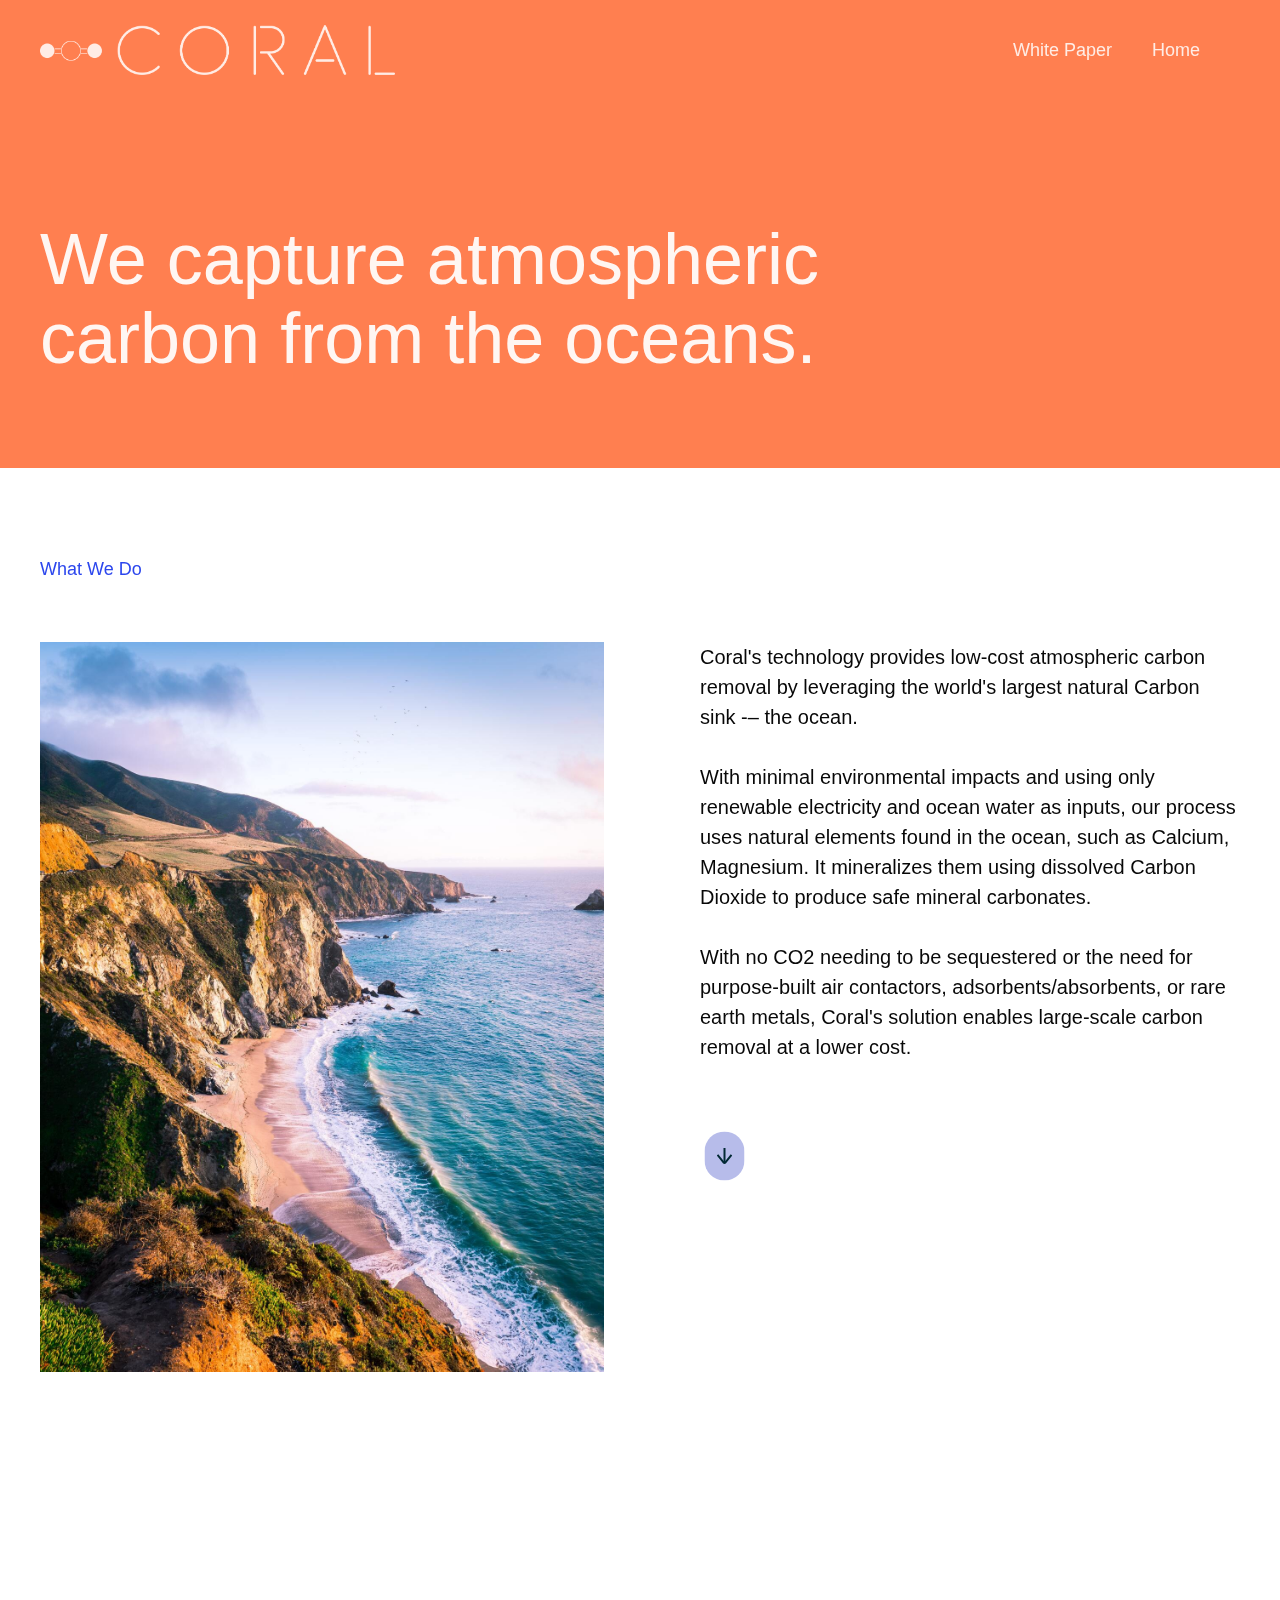
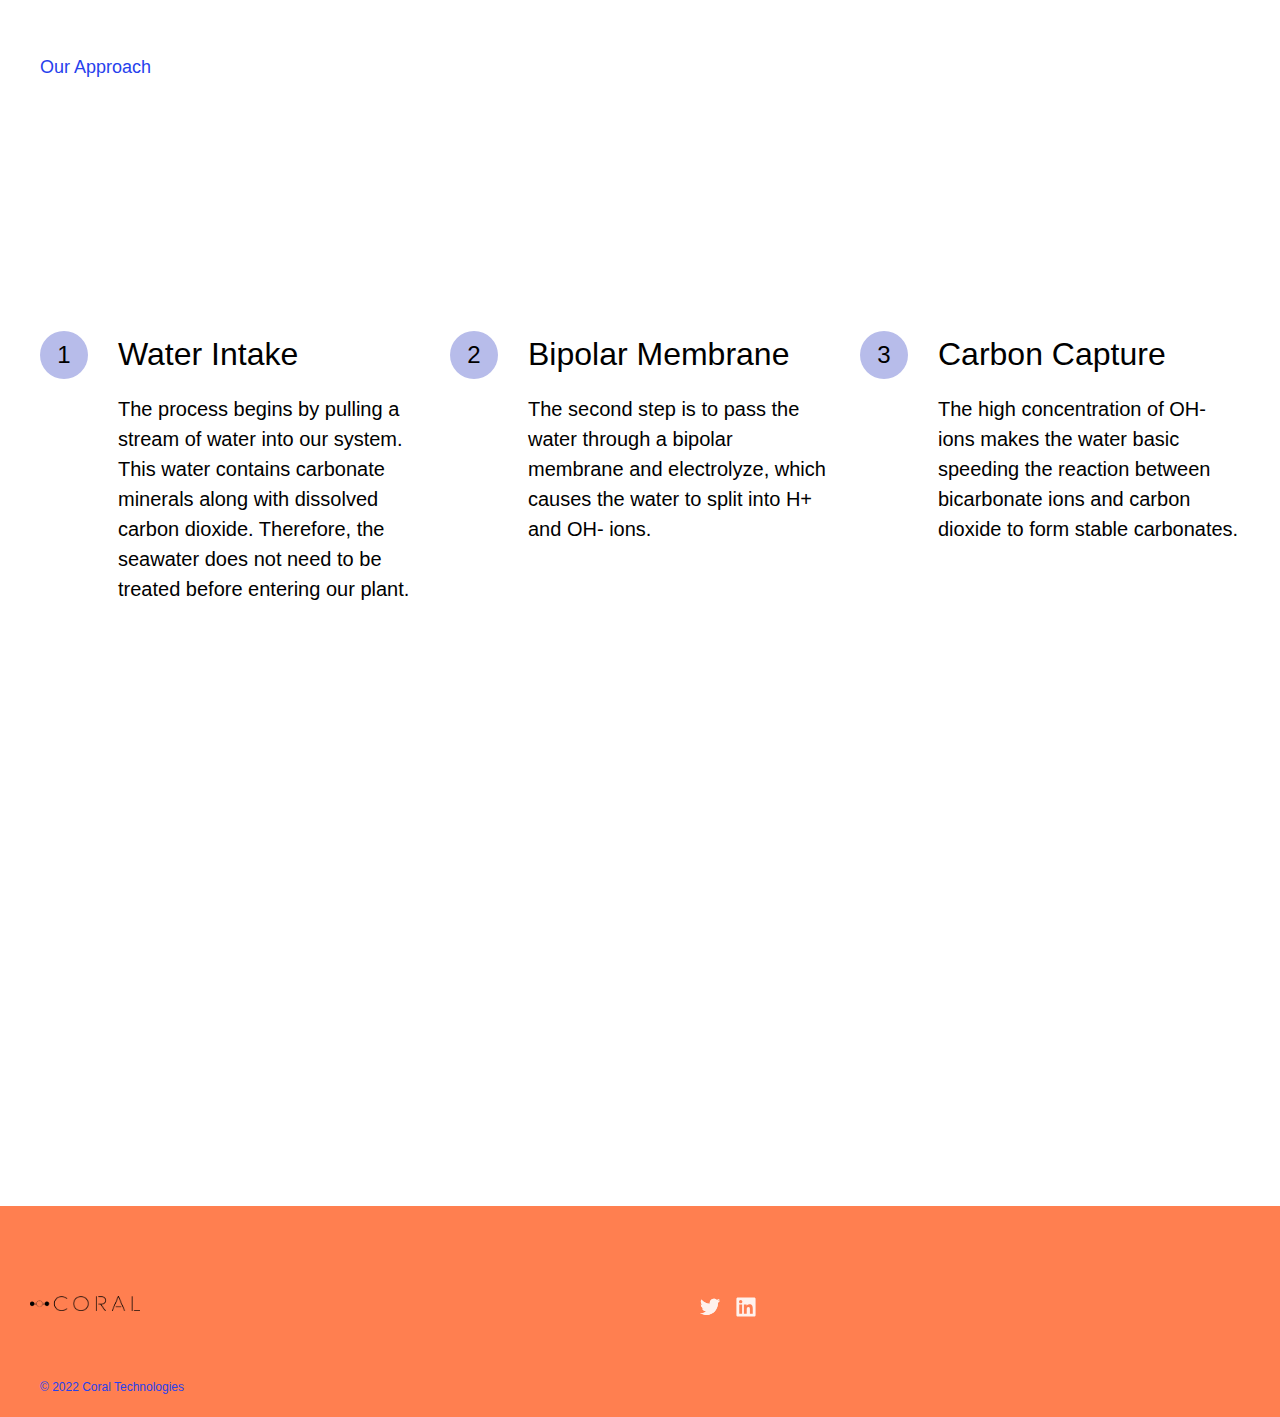
==== commit 629f22aa: "fixing link inside logo" ====
--- a/method.html
+++ b/method.html
@@ -99,7 +99,7 @@
         style="opacity: 1"
       >
         <a
-          href="www.coralcarbon.com"
+          href="./index.html"
           aria-current="page"
           class="brand w-nav-brand w--current"
           aria-label="home"
--- a/Coral_files/Coral.css
+++ b/Coral_files/Coral.css
@@ -2687,8 +2687,8 @@
   -webkit-align-items: center;
   -ms-flex-align: center;
   align-items: center;
-  background-image: -webkit-gradient(linear, left top, left bottom, from(rgba(0, 0, 0, 0.5)), to(rgba(0, 0, 0, 0.5))), url("../Coral_files/DSC_0198.jpeg");
-  background-image: linear-gradient(180deg, rgba(0, 0, 0, 0.5), rgba(0, 0, 0, 0.5)), url("../Coral_files/DSC_0198.jpeg");
+  background-image: -webkit-gradient(linear, left top, left bottom, from(rgba(0, 0, 0, 0.5)), to(rgba(0, 0, 0, 0.5))), url("../Coral_files/newBG.jpeg");
+  background-image: linear-gradient(180deg, rgba(0, 0, 0, 0.5), rgba(0, 0, 0, 0.5)), url("../Coral_files/newBG.jpeg");
   background-position: 0px 0px, 50% 50%;
   background-size: auto, cover;
 }
@@ -6459,7 +6459,7 @@
 @media screen and (max-width: 479px) {
   .logo {
     position: static;
-    width: 90%;
+    width: 100%;
     max-width: none;
     margin-left: -4px;
     padding-left: 0px;
@@ -6522,7 +6522,7 @@
   }
 
   .section.image-bg {
-    background-image: -webkit-gradient(linear, left top, left bottom, from(rgba(0, 0, 0, 0.6)), to(rgba(0, 0, 0, 0.6))), url("../Coral_files/test_marina.jpeg");
+    background-image: -webkit-gradient(linear, left top, left bottom, from(rgba(0, 0, 0, 0.6)), to(rgba(0, 0, 0, 0.6))), url("../Coral_files/newBG.jpeg");
     background-position: 0px 0px, 50% 50%;
   }
 
@@ -6867,7 +6867,10 @@
   }
 
   .imgproduct.tablet {
-    min-height: 220px;
+    min-height: 250px;
+    display: block;
+    margin-left: auto;
+    margin-right: auto;
   }
 
   .imghalf {
